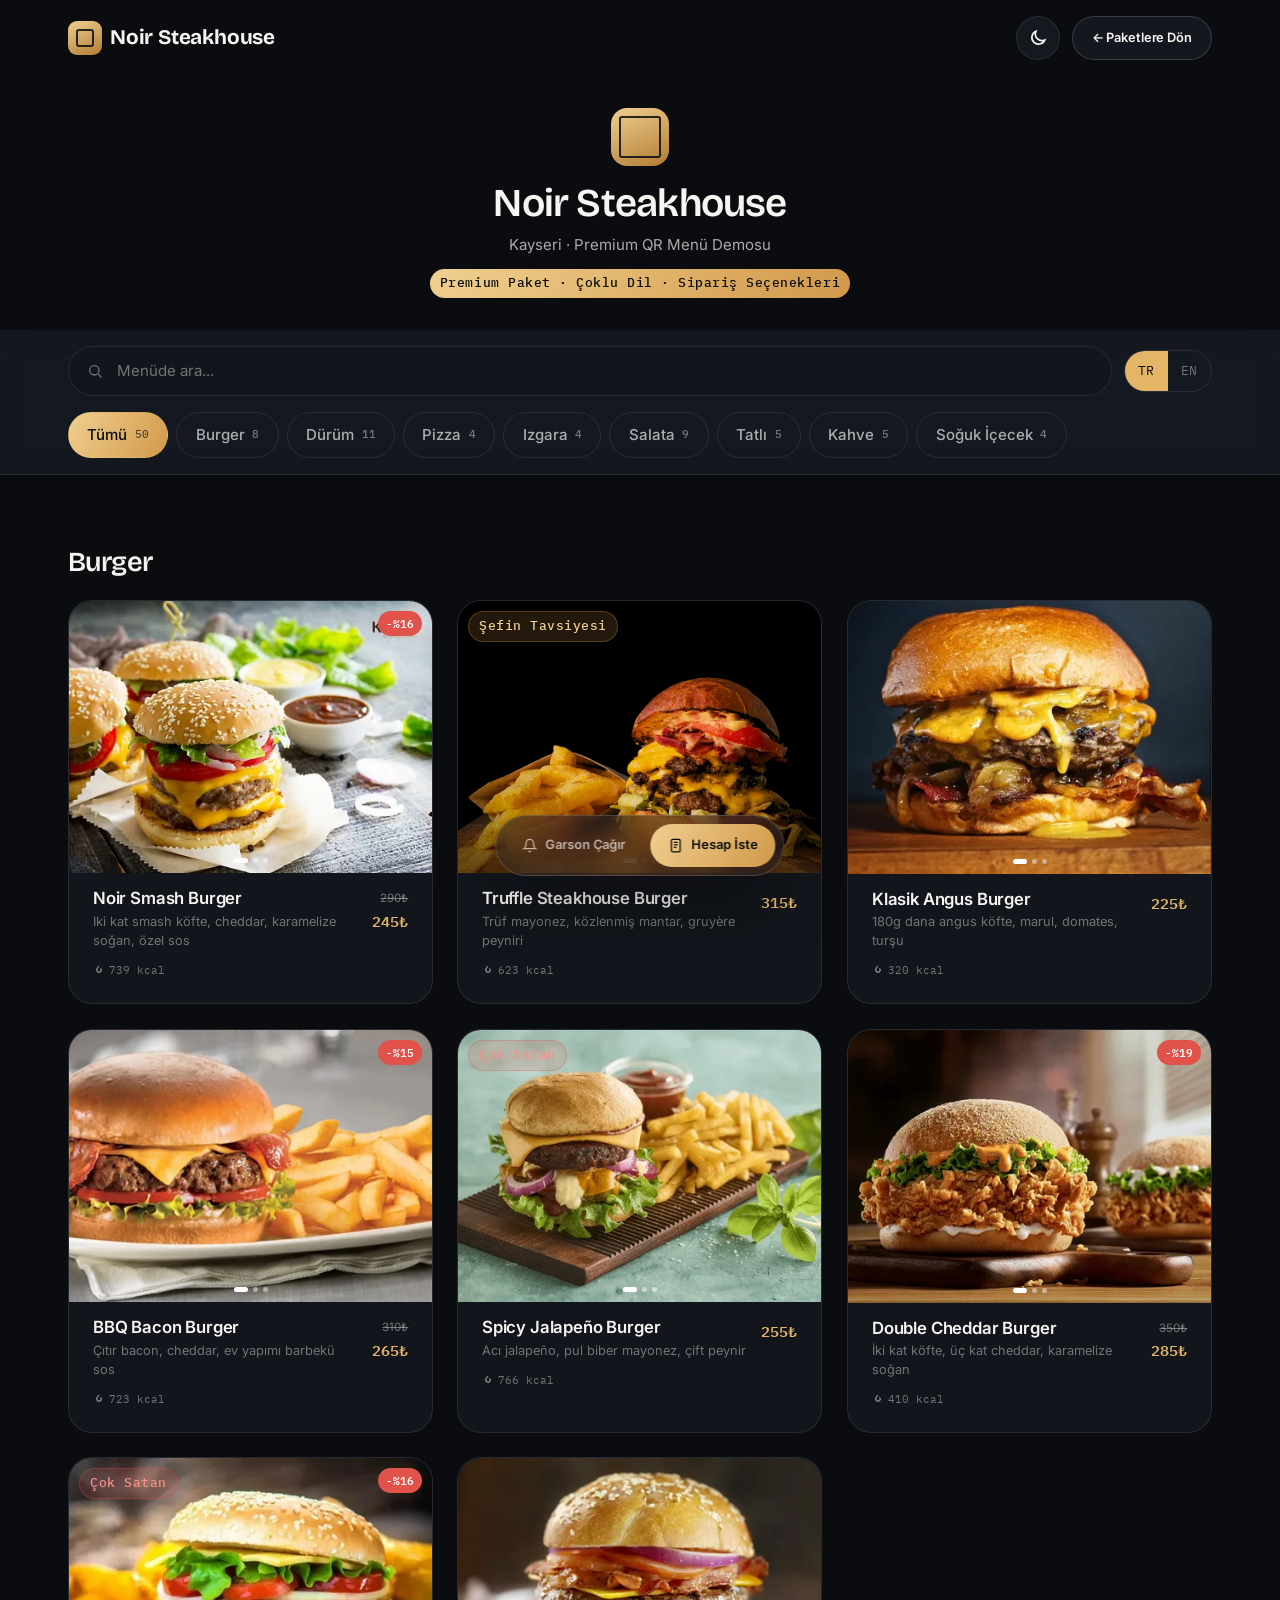
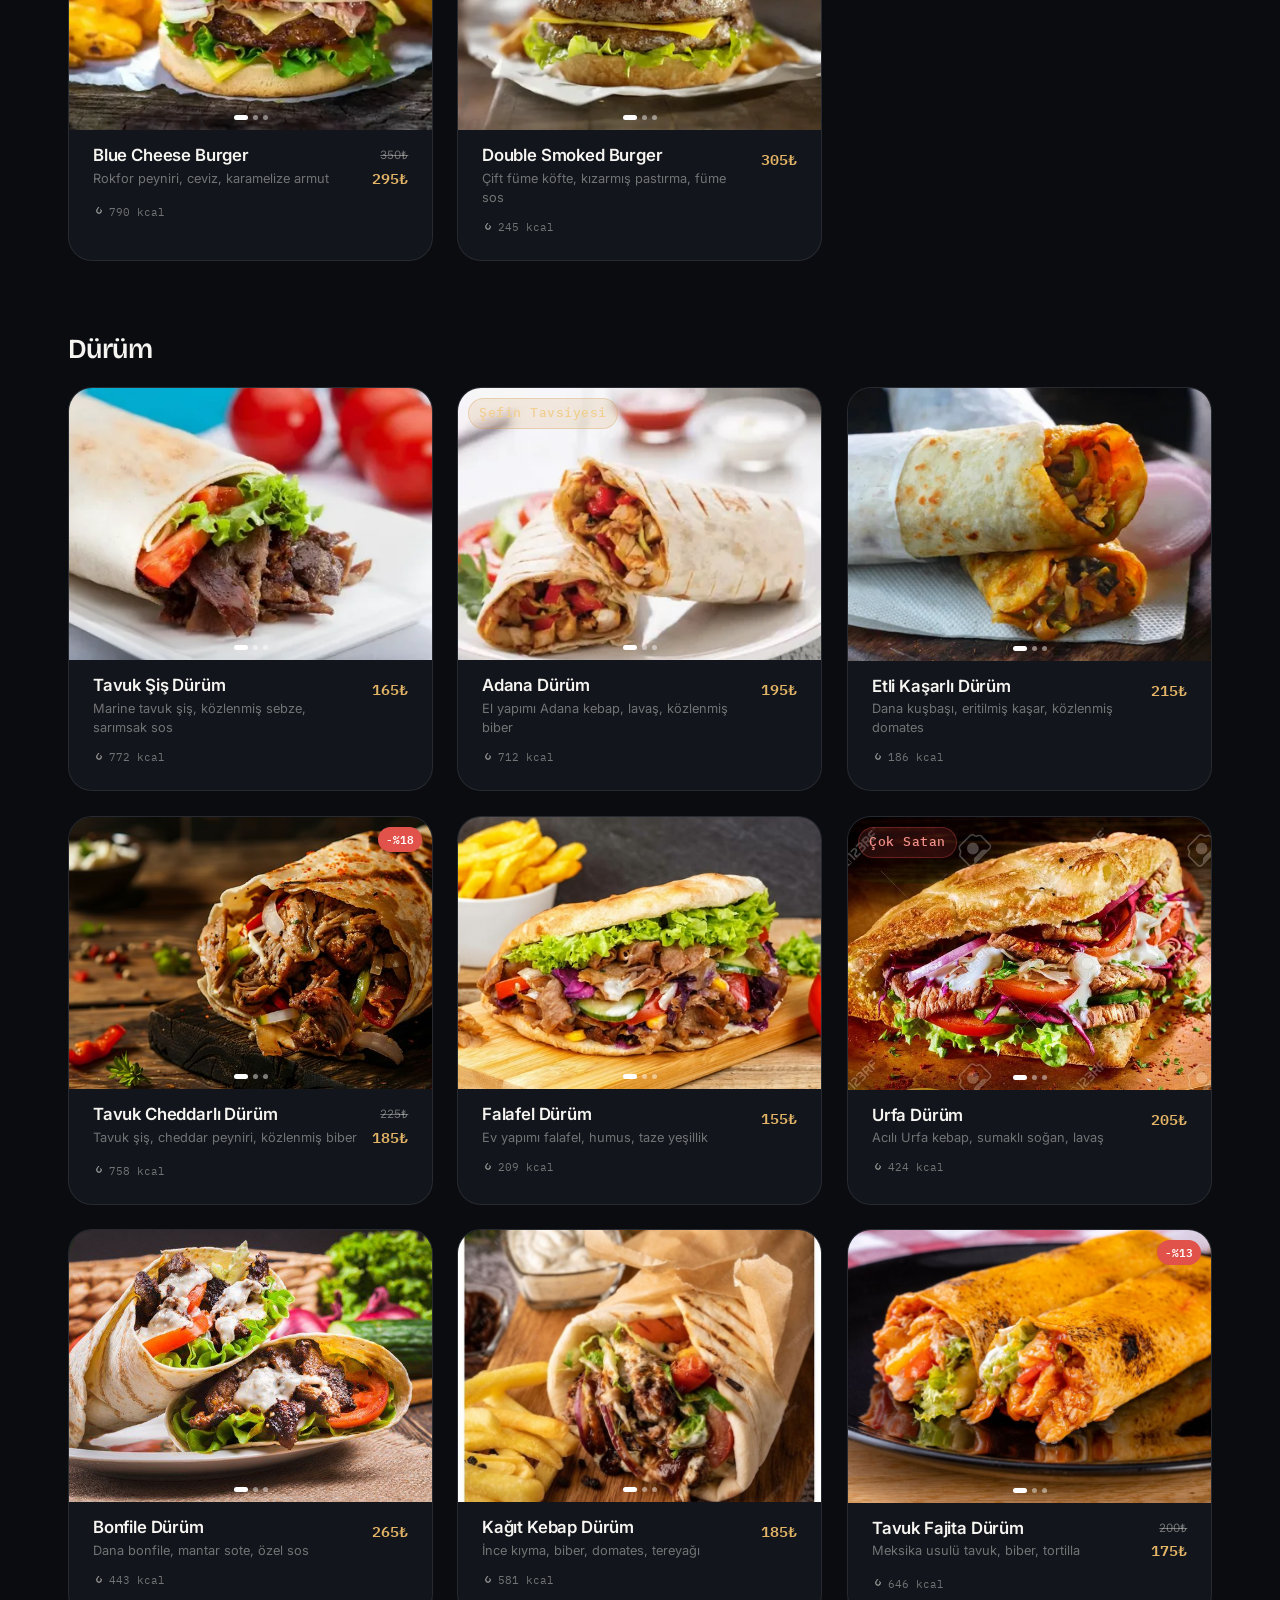
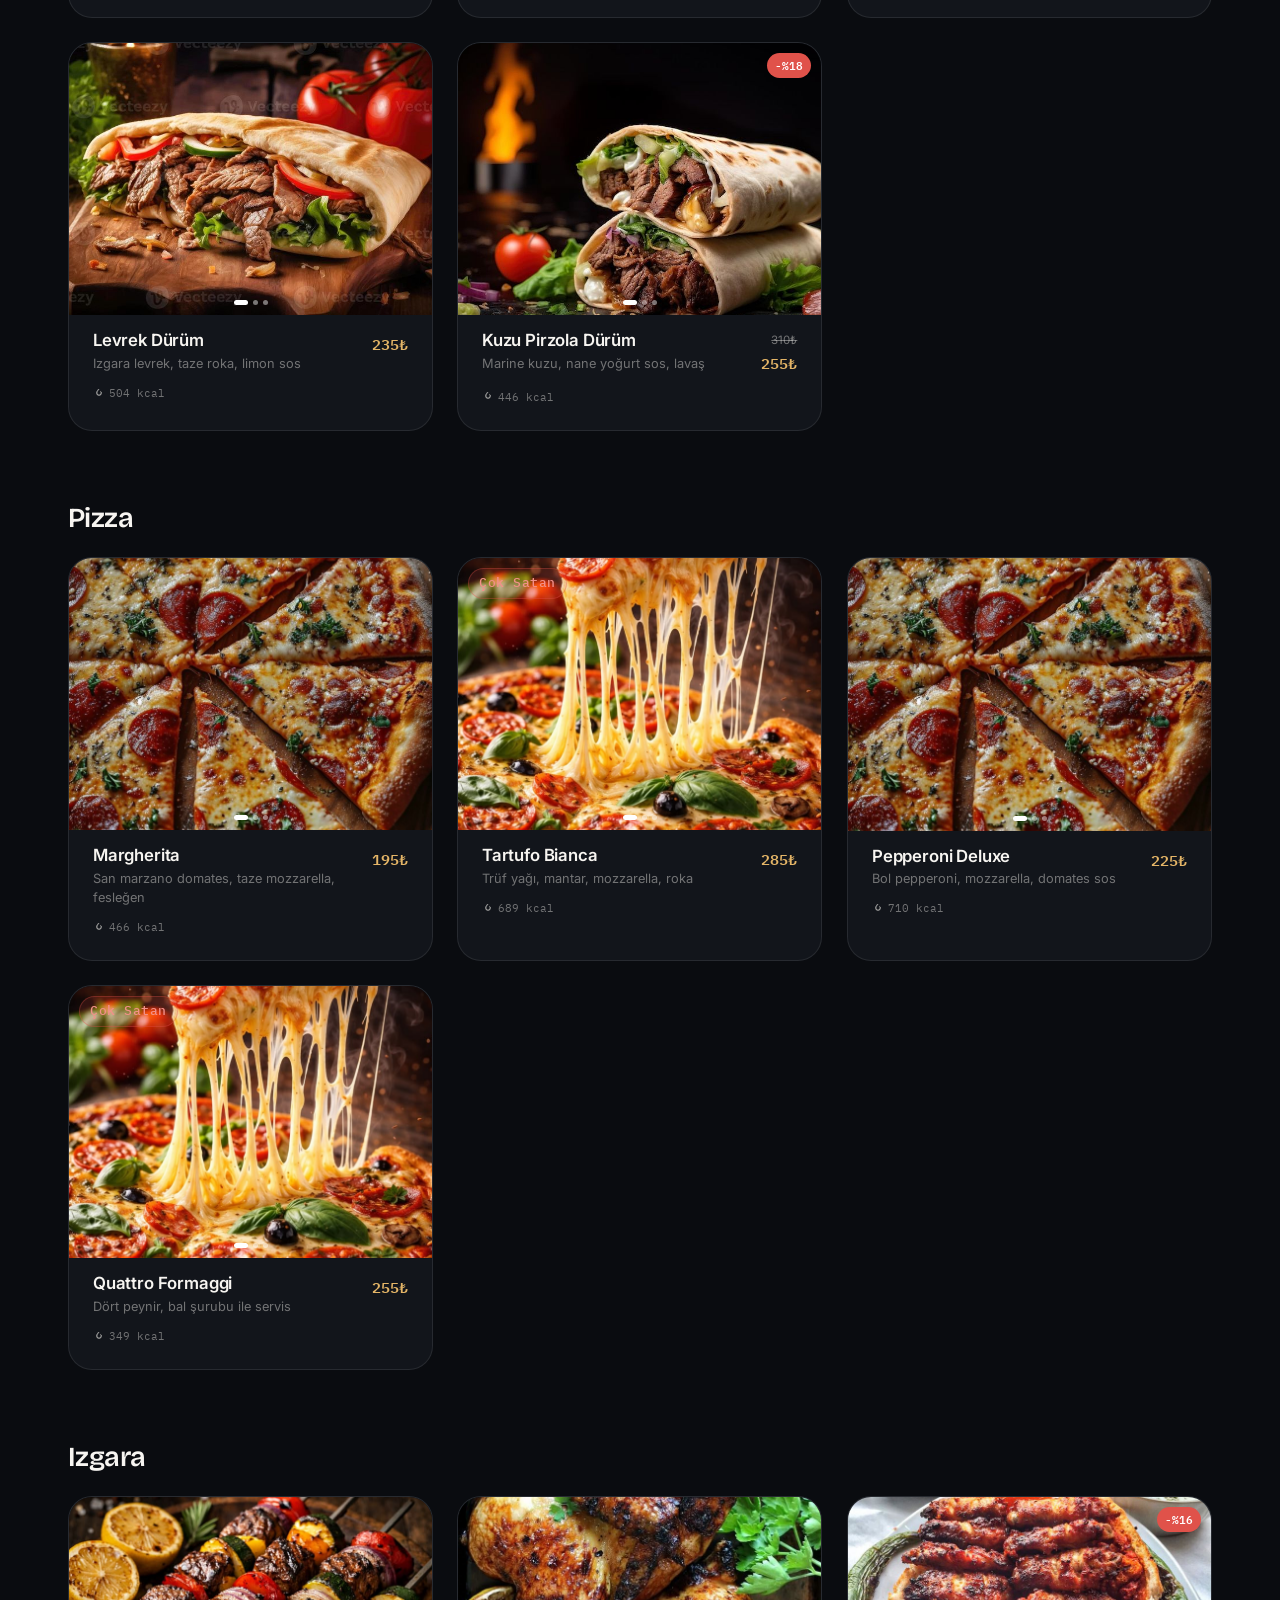
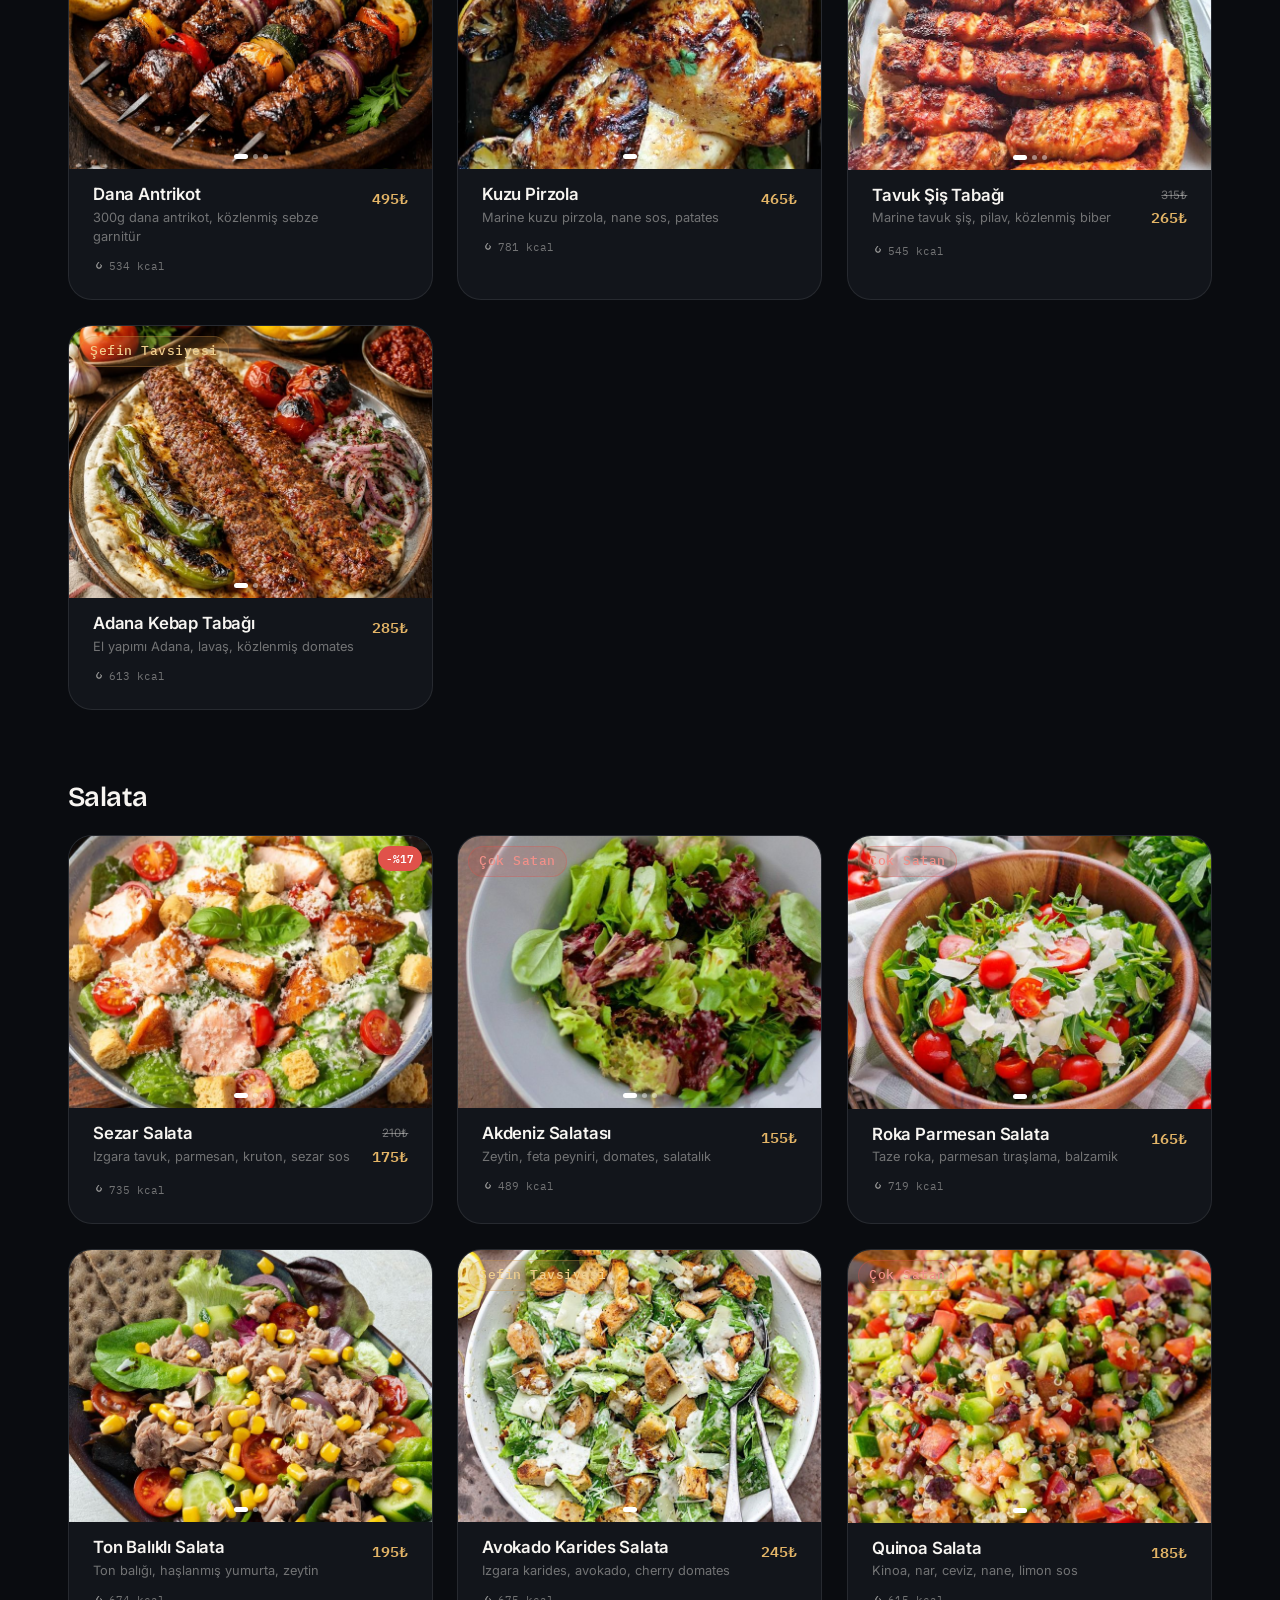
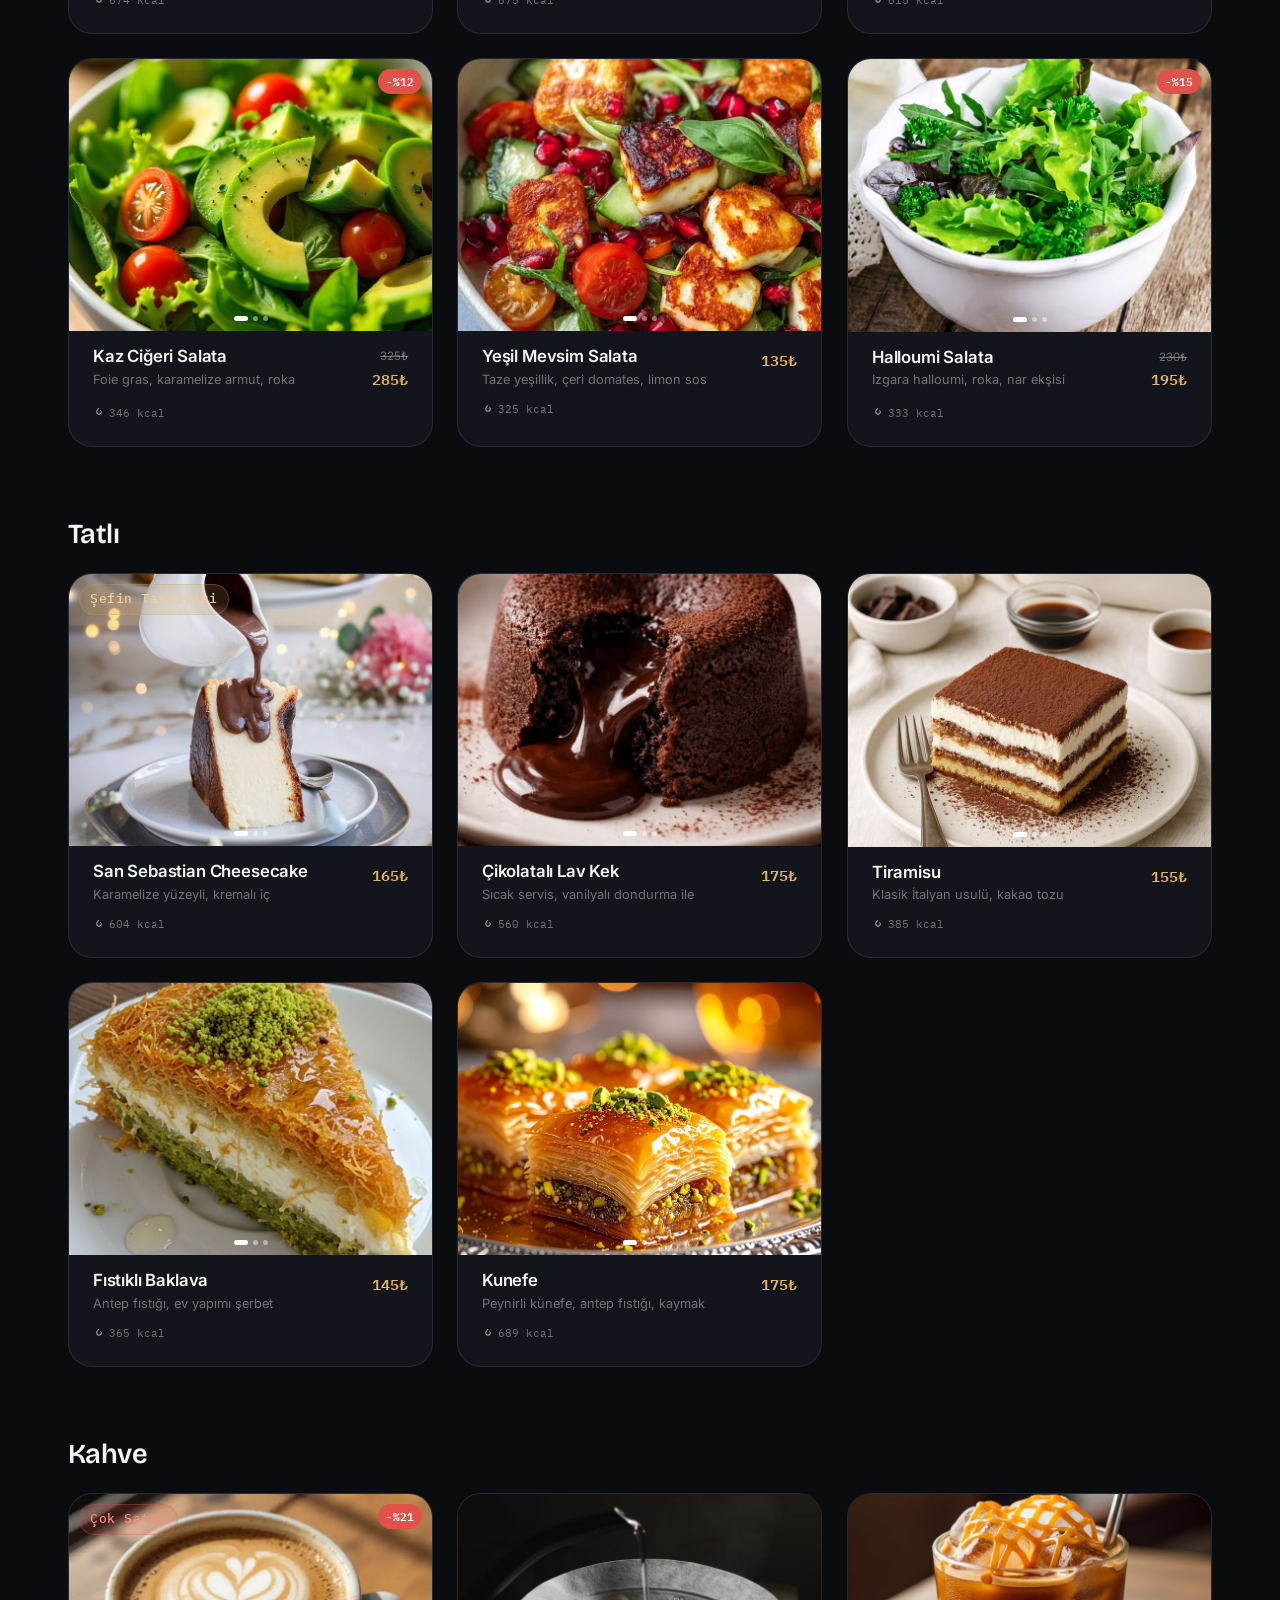
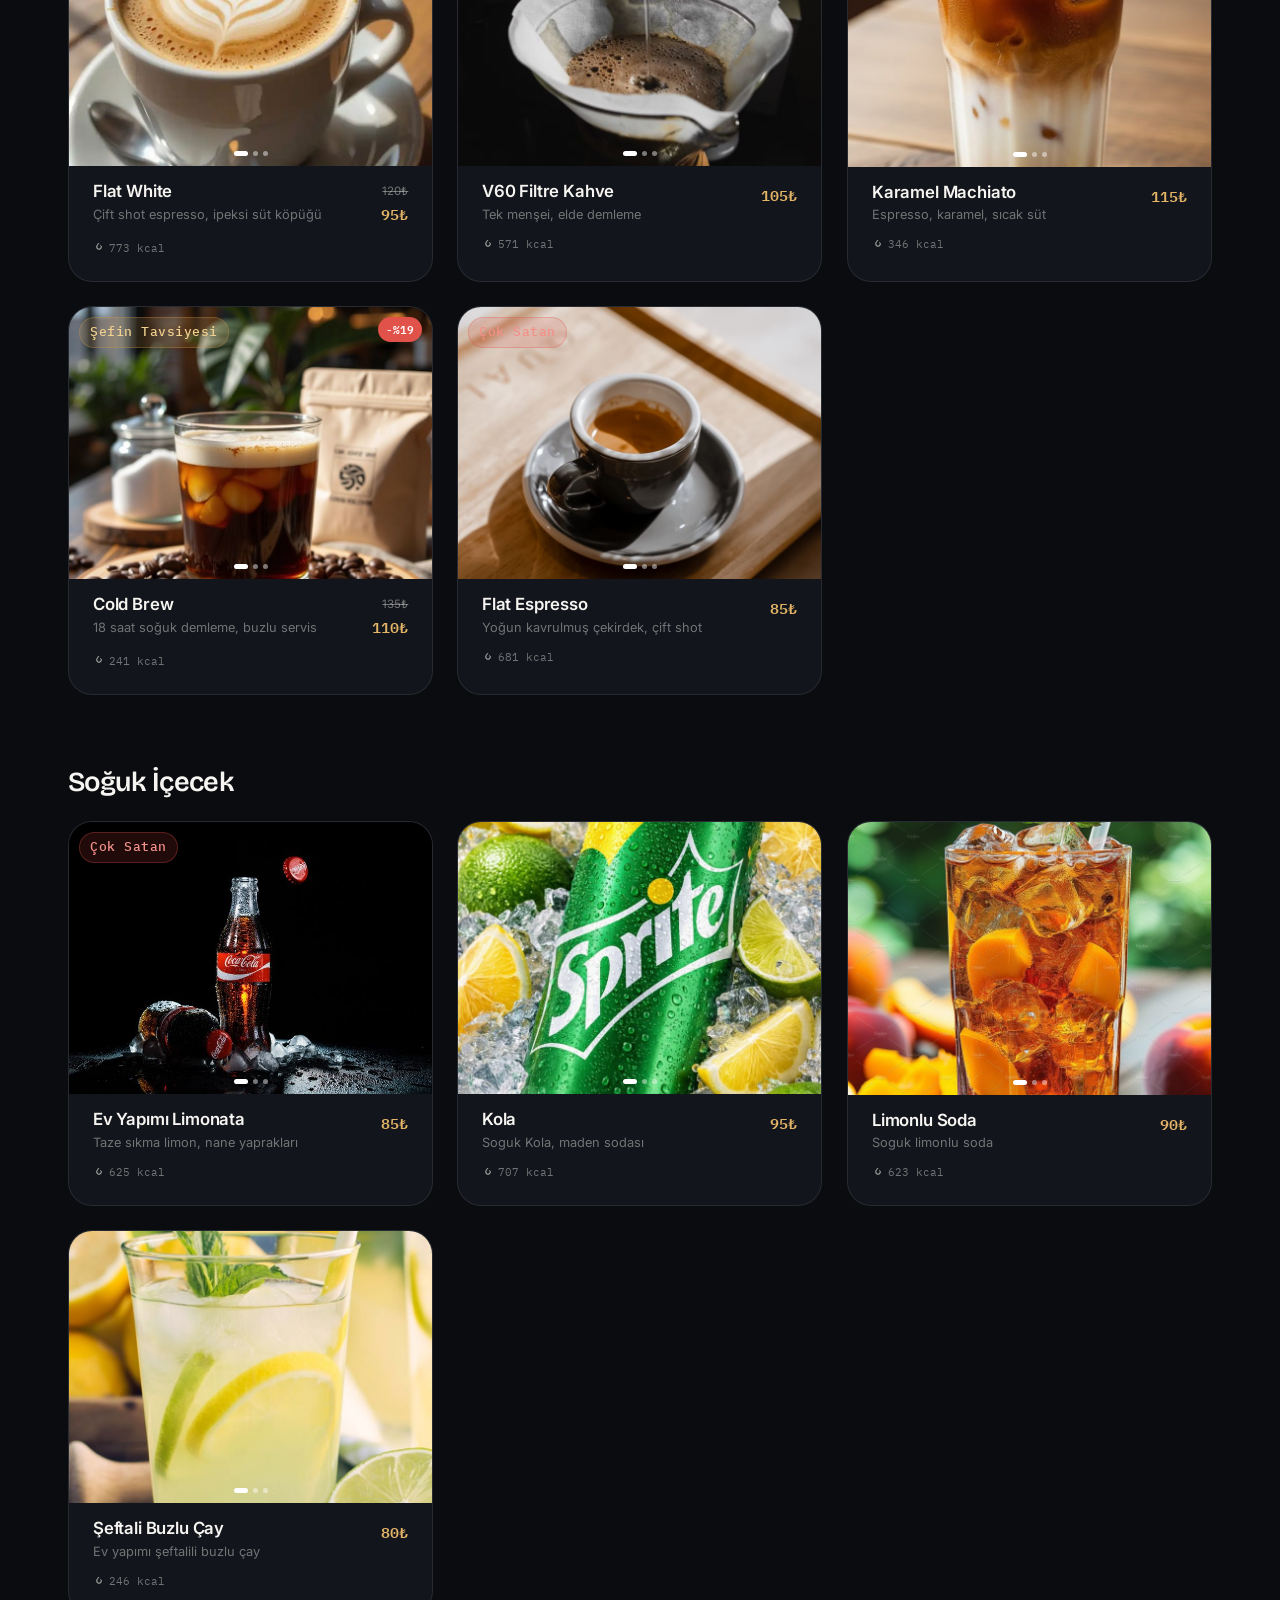
==== premium/index.html @ 0b8e9ebe "Add files via upload" ====
<!doctype html>
<html lang="tr">
<head>
<meta charset="UTF-8">
<meta name="viewport" content="width=device-width, initial-scale=1, viewport-fit=cover">
<title>Noir Steakhouse | Premium QR Menü Demosu</title>
<meta name="description" content="Noir Steakhouse için hazırlanmış Premium QR menü demosu: çoklu dil, sipariş seçenekleri, garson çağırma ve hesap isteme özellikleriyle eksiksiz dijital menü deneyimi.">
<meta name="robots" content="noindex, follow">
<meta name="theme-color" content="#0a0c10">
<link rel="canonical" href="https://kayseriqrmenu.com/premium/">
<link rel="icon" href="/assets/icons/favicon.svg" type="image/svg+xml">
<link rel="preconnect" href="https://fonts.googleapis.com">
<link rel="preconnect" href="https://fonts.gstatic.com" crossorigin>
<link href="https://fonts.googleapis.com/css2?family=Bricolage+Grotesque:opsz,wght@12..96,400..800&family=Inter:wght@400;500;600;700&family=IBM+Plex+Mono:wght@400;500;600&display=swap" rel="stylesheet">

<link rel="stylesheet" href="/assets/css/tokens.css">
<link rel="stylesheet" href="/assets/css/base.css">
<link rel="stylesheet" href="/assets/css/components.css">
<link rel="stylesheet" href="/assets/css/menu.css">

<script>
  (function () {
    var t = localStorage.getItem("qrmenu-theme") || "dark";
    document.documentElement.setAttribute("data-theme", t);
  })();
</script>
</head>
<body class="menu-body">

<div class="page-loader" data-page-loader><div class="loader-mark"></div></div>

<header class="site-header">
  <div class="container nav-inner">
    <a href="/" class="brand"><span class="brand-mark"></span>Noir Steakhouse</a>
    <div class="nav-actions">
      <span class="badge badge-premium" style="display:none" id="tier-chip-desktop">Premium Demo</span>
      <button class="btn-icon theme-toggle" data-theme-toggle aria-label="Temayı değiştir">
        <svg class="icon-sun" viewBox="0 0 24 24" fill="none" stroke="currentColor" stroke-width="2" stroke-linecap="round"><circle cx="12" cy="12" r="4"/><path d="M12 2v2M12 20v2M4.9 4.9l1.4 1.4M17.7 17.7l1.4 1.4M2 12h2M20 12h2M4.9 19.1l1.4-1.4M17.7 6.3l1.4-1.4"/></svg>
        <svg class="icon-moon" viewBox="0 0 24 24" fill="none" stroke="currentColor" stroke-width="2" stroke-linecap="round"><path d="M20 14.5A8 8 0 0 1 9.5 4a8 8 0 1 0 10.5 10.5Z"/></svg>
      </button>
      <a href="/#paketler" class="btn btn-ghost btn-sm">← Paketlere Dön</a>
    </div>
  </div>
</header>

<main data-menu-root>
  <section class="menu-hero container">
    <div class="brand-mark"></div>
    <h1>Noir Steakhouse</h1>
    <p>Kayseri &middot; Premium QR Menü Demosu</p>
    <span class="badge badge-premium tier-badge">Premium Paket · Çoklu Dil · Sipariş Seçenekleri</span>
  </section>

  <div class="menu-toolbar">
    <div class="container">
      <div class="toolbar-row">
        <label class="search-box">
          <svg width="16" height="16" viewBox="0 0 24 24" fill="none" stroke="currentColor" stroke-width="2"><circle cx="11" cy="11" r="7"/><path d="m21 21-3.5-3.5" stroke-linecap="round"/></svg>
          <input type="text" data-search-input placeholder="Menüde ara...">
        </label>
        <div class="lang-select">
          <button class="active" data-lang="tr">TR</button>
          <button data-lang="en">EN</button>
        </div>
      </div>
      <div class="category-rail" data-category-rail></div>
    </div>
  </div>

  <div class="container">
    <div data-menu-grid></div>
  </div>
</main>

<div class="float-actions">
  <button data-action="waiter"><svg width="15" height="15" viewBox="0 0 24 24" fill="none" stroke="currentColor" stroke-width="2"><path d="M18 8a6 6 0 0 0-12 0c0 7-3 9-3 9h18s-3-2-3-9"/><path d="M13.7 21a2 2 0 0 1-3.4 0"/></svg>Garson Çağır</button>
  <button data-action="bill" class="primary"><svg width="15" height="15" viewBox="0 0 24 24" fill="none" stroke="currentColor" stroke-width="2"><rect x="5" y="2" width="14" height="20" rx="2"/><path d="M9 7h6M9 11h6M9 15h4"/></svg>Hesap İste</button>
</div>

<div class="toast" data-toast></div>

<!-- Product detail modal -->
<div class="modal-overlay" data-modal>
  <div class="modal-sheet">
    <div class="modal-drag-handle"></div>
    <div class="modal-image">
      <button class="btn-icon modal-close" data-modal-close aria-label="Kapat">
        <svg width="18" height="18" viewBox="0 0 24 24" fill="none" stroke="currentColor" stroke-width="2"><path d="M6 6l12 12M18 6 6 18"/></svg>
      </button>
      <img data-modal-img src="" alt="">
    </div>
    <div class="modal-body">
      <div data-modal-badges></div>
      <h2 data-modal-title></h2>
      <p class="modal-desc" data-modal-desc></p>
      <div class="modal-price-row">
        <span class="old" data-modal-old></span>
        <span class="now" data-modal-now></span>
      </div>
      <div class="modal-kcal-row">
        <div class="modal-kcal-item"><strong data-modal-kcal></strong>kalori</div>
      </div>
      <div data-modal-options></div>
      <p class="modal-footer-note">Bu ürün seçenekleri görsel amaçlıdır. Sipariş sistemi işletmenize entegre edildiğinde aktif hale gelir.</p>
    </div>
  </div>
</div>

<script type="module">
  import { applyTheme, getStoredTheme, initThemeToggle } from "/assets/js/theme.js";
  import { initReveal, initHeaderScrollState } from "/assets/js/reveal.js";
  import { initPageLoader } from "/assets/js/nav.js";
  import { initMenuApp } from "/assets/js/menu-app.js";

  applyTheme(getStoredTheme() || "dark");
  initThemeToggle();
  initHeaderScrollState();
  initPageLoader();
  initReveal();

  initMenuApp({
    tier: "premium",
    gallery: true,
    languages: true,
    options: true,
    floatActions: true,
  });
</script>
</body>
</html>
---- assets/css/tokens.css ----
/* ==========================================================================
   DESIGN TOKENS
   Signature concept: "Viewfinder" — every frame, image and card corner
   references the four corner-brackets of a QR scan reticle. Palette is an
   obsidian base (a dim dining room) lit by a single brass/gold accent
   (foil-stamped menu, warm service light). One accent, used with restraint.
   ========================================================================== */

:root {
  /* ---- Color: Ink (base, dark) ---- */
  --ink-950: #0a0c10;
  --ink-900: #12151b;
  --ink-850: #171b22;
  --ink-800: #1e232c;
  --ink-700: #2a313d;
  --ink-600: #3b4552;
  --ink-500: #5a6472;

  /* ---- Color: Paper (light surfaces, used in both modes) ---- */
  --paper-000: #ffffff;
  --paper-050: #faf9f6;
  --paper-100: #f4f2ec;
  --paper-200: #e9e6dc;

  /* ---- Color: Brass accent (single signature hue) ---- */
  --brass-300: #f0cf8f;
  --brass-400: #e4b567;
  --brass-500: #d1994a;
  --brass-600: #b17c34;
  --brass-glow: rgba(209, 153, 74, 0.35);

  /* ---- Color: Utility ---- */
  --sale-500: #e0524a;      /* eski fiyat / indirim vurgusu */
  --mint-500: #4caf82;      /* başarı / onay */
  --ink-text-muted: rgba(250, 249, 246, 0.58);

  /* ---- Semantic (Dark mode default) ---- */
  --bg-canvas: var(--ink-950);
  --bg-surface: var(--ink-900);
  --bg-surface-raised: var(--ink-850);
  --bg-glass: rgba(30, 35, 44, 0.55);
  --border-hairline: rgba(250, 249, 246, 0.09);
  --border-hairline-strong: rgba(250, 249, 246, 0.16);
  --text-primary: #f7f5f1;
  --text-secondary: rgba(247, 245, 241, 0.68);
  --text-tertiary: rgba(247, 245, 241, 0.42);
  --accent: var(--brass-400);
  --accent-strong: var(--brass-300);
  --shadow-color: 220 30% 2%;

  /* ---- Type families ---- */
  --font-display: "Bricolage Grotesque", "Inter", system-ui, sans-serif;
  --font-body: "Inter", -apple-system, BlinkMacSystemFont, "Segoe UI", sans-serif;
  --font-mono: "IBM Plex Mono", ui-monospace, "SFMono-Regular", monospace;

  /* ---- Type scale (fluid) ---- */
  --fs-xs: clamp(0.72rem, 0.69rem + 0.15vw, 0.8rem);
  --fs-sm: clamp(0.84rem, 0.8rem + 0.18vw, 0.94rem);
  --fs-base: clamp(0.96rem, 0.92rem + 0.2vw, 1.05rem);
  --fs-md: clamp(1.1rem, 1.02rem + 0.35vw, 1.3rem);
  --fs-lg: clamp(1.35rem, 1.2rem + 0.65vw, 1.75rem);
  --fs-xl: clamp(1.8rem, 1.5rem + 1.2vw, 2.5rem);
  --fs-2xl: clamp(2.3rem, 1.8rem + 2vw, 3.4rem);
  --fs-3xl: clamp(2.8rem, 2rem + 3.2vw, 4.6rem);
  --fs-4xl: clamp(3.2rem, 2.1rem + 4.5vw, 6rem);

  /* ---- Spacing (8px base) ---- */
  --sp-1: 0.25rem;
  --sp-2: 0.5rem;
  --sp-3: 0.75rem;
  --sp-4: 1rem;
  --sp-5: 1.5rem;
  --sp-6: 2rem;
  --sp-7: 3rem;
  --sp-8: 4.5rem;
  --sp-9: 6.5rem;
  --sp-10: 9rem;

  /* ---- Radius ---- */
  --r-sm: 10px;
  --r-md: 16px;
  --r-lg: 24px;
  --r-xl: 32px;
  --r-full: 999px;

  /* ---- Shadow ---- */
  --shadow-sm: 0 2px 8px -2px hsl(var(--shadow-color) / 0.4);
  --shadow-md: 0 12px 32px -8px hsl(var(--shadow-color) / 0.55);
  --shadow-lg: 0 24px 64px -12px hsl(var(--shadow-color) / 0.65);
  --shadow-glow: 0 0 0 1px var(--border-hairline-strong), 0 20px 60px -15px var(--brass-glow);

  /* ---- Motion ---- */
  --ease-out: cubic-bezier(0.16, 1, 0.3, 1);
  --ease-in-out: cubic-bezier(0.65, 0, 0.35, 1);
  --dur-fast: 180ms;
  --dur-med: 380ms;
  --dur-slow: 640ms;

  /* ---- Layout ---- */
  --container-max: 1240px;
  --header-h: 76px;
}

/* ---- Light mode overrides ---- */
[data-theme="light"] {
  --bg-canvas: var(--paper-050);
  --bg-surface: var(--paper-000);
  --bg-surface-raised: var(--paper-000);
  --bg-glass: rgba(255, 255, 255, 0.6);
  --border-hairline: rgba(18, 21, 27, 0.08);
  --border-hairline-strong: rgba(18, 21, 27, 0.14);
  --text-primary: #14171c;
  --text-secondary: rgba(20, 23, 28, 0.64);
  --text-tertiary: rgba(20, 23, 28, 0.42);
  --accent: var(--brass-600);
  --accent-strong: var(--brass-500);
  --shadow-color: 30 25% 60%;
}
---- assets/css/base.css ----
/* ==========================================================================
   BASE — reset, typography, global utilities
   ========================================================================== */

*,
*::before,
*::after { box-sizing: border-box; }

* { margin: 0; }

html {
  scroll-behavior: smooth;
  -webkit-text-size-adjust: 100%;
}

@media (prefers-reduced-motion: reduce) {
  html { scroll-behavior: auto; }
  *, *::before, *::after {
    animation-duration: 0.01ms !important;
    animation-iteration-count: 1 !important;
    transition-duration: 0.01ms !important;
    scroll-behavior: auto !important;
  }
}

body {
  font-family: var(--font-body);
  font-size: var(--fs-base);
  line-height: 1.6;
  color: var(--text-primary);
  background: var(--bg-canvas);
  -webkit-font-smoothing: antialiased;
  overflow-x: hidden;
  transition: background-color var(--dur-med) var(--ease-out), color var(--dur-med) var(--ease-out);
}

img, picture, video, svg { display: block; max-width: 100%; }

a { color: inherit; text-decoration: none; }

button, input, textarea, select {
  font: inherit;
  color: inherit;
  background: none;
  border: none;
  outline: none;
}

button { cursor: pointer; }

ul, ol { list-style: none; padding: 0; }

h1, h2, h3, h4 {
  font-family: var(--font-display);
  font-weight: 600;
  letter-spacing: -0.02em;
  line-height: 1.08;
  color: var(--text-primary);
}

:focus-visible {
  outline: 2px solid var(--accent);
  outline-offset: 3px;
  border-radius: 4px;
}

::selection {
  background: var(--brass-glow);
  color: var(--text-primary);
}

/* ---- Layout helpers ---- */
.container {
  width: 100%;
  max-width: var(--container-max);
  margin-inline: auto;
  padding-inline: var(--sp-5);
}

@media (min-width: 900px) {
  .container { padding-inline: var(--sp-7); }
}

.section {
  padding-block: var(--sp-9);
  position: relative;
}

@media (max-width: 720px) {
  .section { padding-block: var(--sp-8); }
}

/* ---- Typography helpers ---- */
.eyebrow {
  font-family: var(--font-mono);
  font-size: var(--fs-xs);
  letter-spacing: 0.14em;
  text-transform: uppercase;
  color: var(--accent);
  display: inline-flex;
  align-items: center;
  gap: 0.5em;
}

.eyebrow::before {
  content: "";
  width: 6px;
  height: 6px;
  border-radius: 2px;
  background: var(--accent);
  transform: rotate(45deg);
  flex-shrink: 0;
}

.section-head {
  max-width: 640px;
  margin-bottom: var(--sp-7);
}

.section-head h2 {
  font-size: var(--fs-2xl);
  margin-top: var(--sp-3);
}

.section-head p {
  margin-top: var(--sp-4);
  font-size: var(--fs-md);
  color: var(--text-secondary);
  max-width: 52ch;
}

.text-secondary { color: var(--text-secondary); }
.text-tertiary { color: var(--text-tertiary); }

.sr-only {
  position: absolute;
  width: 1px; height: 1px;
  padding: 0; margin: -1px;
  overflow: hidden;
  clip: rect(0,0,0,0);
  white-space: nowrap;
  border: 0;
}

/* ---- Viewfinder corner-bracket motif (signature element) ---- */
.viewfinder {
  position: relative;
}

.viewfinder::before,
.viewfinder::after,
.viewfinder .vf-tr,
.viewfinder .vf-br {
  content: "";
  position: absolute;
  width: 22px;
  height: 22px;
  border: 2px solid var(--accent);
  opacity: 0.9;
  transition: all var(--dur-med) var(--ease-out);
}

.viewfinder::before { top: -1px; left: -1px; border-right: none; border-bottom: none; border-radius: 8px 0 0 0; }
.viewfinder::after { bottom: -1px; left: -1px; border-right: none; border-top: none; border-radius: 0 0 0 8px; }

/* ---- Reveal-on-scroll base state ---- */
[data-reveal] {
  opacity: 0;
  transform: translateY(28px);
  transition: opacity var(--dur-slow) var(--ease-out), transform var(--dur-slow) var(--ease-out);
  will-change: opacity, transform;
}

[data-reveal].is-visible {
  opacity: 1;
  transform: translateY(0);
}

[data-reveal-scale] {
  opacity: 0;
  transform: scale(0.94);
  transition: opacity var(--dur-slow) var(--ease-out), transform var(--dur-slow) var(--ease-out);
}

[data-reveal-scale].is-visible { opacity: 1; transform: scale(1); }

/* Stagger children via inline --d custom property set by JS */
[data-reveal] { transition-delay: var(--d, 0ms); }
---- assets/css/components.css ----
/* ==========================================================================
   COMPONENTS — buttons, nav, footer, badges, toggles
   ========================================================================== */

/* ---- Buttons ---- */
.btn {
  --btn-fg: var(--ink-950);
  display: inline-flex;
  align-items: center;
  justify-content: center;
  gap: var(--sp-2);
  padding: 0.95rem 1.7rem;
  border-radius: var(--r-full);
  font-size: var(--fs-sm);
  font-weight: 600;
  letter-spacing: -0.01em;
  white-space: nowrap;
  transition: transform var(--dur-fast) var(--ease-out), box-shadow var(--dur-fast) var(--ease-out), background var(--dur-fast) var(--ease-out);
  position: relative;
}

.btn:active { transform: scale(0.97); }

.btn-primary {
  background: linear-gradient(155deg, var(--brass-300), var(--brass-500) 70%);
  color: var(--btn-fg);
  box-shadow: 0 1px 0 0 rgba(255,255,255,0.4) inset, 0 10px 30px -8px var(--brass-glow);
}

.btn-primary:hover {
  transform: translateY(-2px);
  box-shadow: 0 1px 0 0 rgba(255,255,255,0.5) inset, 0 16px 40px -8px var(--brass-glow);
}

.btn-ghost {
  background: var(--bg-glass);
  backdrop-filter: blur(12px);
  color: var(--text-primary);
  border: 1px solid var(--border-hairline-strong);
}

.btn-ghost:hover {
  border-color: var(--accent);
  color: var(--accent-strong);
}

.btn-sm { padding: 0.65rem 1.2rem; font-size: var(--fs-xs); }
.btn-block { width: 100%; }

.btn-icon {
  width: 44px; height: 44px;
  border-radius: var(--r-full);
  display: inline-flex; align-items: center; justify-content: center;
  background: var(--bg-glass);
  border: 1px solid var(--border-hairline);
  transition: all var(--dur-fast) var(--ease-out);
}
.btn-icon:hover { border-color: var(--accent); color: var(--accent); }

/* ---- Site header / nav ---- */
.site-header {
  position: fixed;
  top: 0; left: 0; right: 0;
  z-index: 100;
  height: var(--header-h);
  display: flex;
  align-items: center;
  background: rgba(10, 12, 16, 0.001);
  transition: background var(--dur-med) var(--ease-out), border-color var(--dur-med) var(--ease-out), box-shadow var(--dur-med) var(--ease-out);
}

.site-header.is-scrolled {
  background: var(--bg-glass);
  backdrop-filter: blur(16px) saturate(160%);
  border-bottom: 1px solid var(--border-hairline);
  box-shadow: var(--shadow-sm);
}

.nav-inner {
  width: 100%;
  display: flex;
  align-items: center;
  justify-content: space-between;
  gap: var(--sp-5);
}

.brand {
  display: inline-flex;
  align-items: center;
  gap: var(--sp-2);
  font-family: var(--font-display);
  font-weight: 700;
  font-size: var(--fs-md);
  letter-spacing: -0.01em;
}

.brand-mark {
  width: 34px; height: 34px;
  border-radius: 9px;
  background: linear-gradient(155deg, var(--brass-300), var(--brass-600));
  position: relative;
  flex-shrink: 0;
}

.brand-mark::before {
  content: "";
  position: absolute;
  inset: 8px;
  border: 2px solid var(--ink-950);
  border-radius: 3px;
  opacity: 0.85;
}

.nav-links {
  display: none;
  align-items: center;
  gap: var(--sp-6);
  font-size: var(--fs-sm);
  font-weight: 500;
  color: var(--text-secondary);
}

.nav-links a { transition: color var(--dur-fast); position: relative; }
.nav-links a:hover { color: var(--text-primary); }

@media (min-width: 900px) {
  .nav-links { display: flex; }
}

.nav-actions { display: flex; align-items: center; gap: var(--sp-3); }

.nav-toggle {
  display: inline-flex;
  width: 44px; height: 44px;
  align-items: center; justify-content: center;
  border-radius: var(--r-full);
  border: 1px solid var(--border-hairline);
}
@media (min-width: 900px) { .nav-toggle { display: none; } }

/* ---- Theme toggle ---- */
.theme-toggle {
  position: relative;
  width: 44px; height: 44px;
}
.theme-toggle svg {
  position: absolute; inset: 0; margin: auto;
  width: 20px; height: 20px;
  transition: transform var(--dur-med) var(--ease-out), opacity var(--dur-med) var(--ease-out);
}
.theme-toggle .icon-sun { opacity: 0; transform: rotate(-90deg) scale(0.5); }
.theme-toggle .icon-moon { opacity: 1; transform: rotate(0) scale(1); }
[data-theme="light"] .theme-toggle .icon-sun { opacity: 1; transform: rotate(0) scale(1); }
[data-theme="light"] .theme-toggle .icon-moon { opacity: 0; transform: rotate(90deg) scale(0.5); }

/* ---- Mobile nav sheet ---- */
.mobile-nav {
  position: fixed;
  inset: 0;
  z-index: 99;
  background: var(--bg-canvas);
  padding: calc(var(--header-h) + var(--sp-6)) var(--sp-5) var(--sp-6);
  display: flex;
  flex-direction: column;
  gap: var(--sp-6);
  transform: translateY(-100%);
  transition: transform var(--dur-med) var(--ease-in-out);
}
.mobile-nav.is-open { transform: translateY(0); }
.mobile-nav a { font-size: var(--fs-lg); font-family: var(--font-display); font-weight: 600; }
.mobile-nav .btn { margin-top: auto; }

/* ---- Badges ---- */
.badge {
  display: inline-flex;
  align-items: center;
  gap: 0.4em;
  padding: 0.35em 0.8em;
  border-radius: var(--r-full);
  font-family: var(--font-mono);
  font-size: var(--fs-xs);
  letter-spacing: 0.04em;
  font-weight: 500;
}

.badge-chef {
  background: rgba(209, 153, 74, 0.16);
  color: var(--brass-300);
  border: 1px solid rgba(209, 153, 74, 0.3);
}

.badge-bestseller {
  background: rgba(224, 82, 74, 0.14);
  color: #f29089;
  border: 1px solid rgba(224, 82, 74, 0.3);
}

.badge-premium {
  background: linear-gradient(120deg, var(--brass-300), var(--brass-500));
  color: var(--ink-950);
}

/* ---- Glass card base ---- */
.glass-card {
  background: var(--bg-glass);
  backdrop-filter: blur(14px);
  border: 1px solid var(--border-hairline);
  border-radius: var(--r-lg);
}

/* ---- Divider with signature dot ---- */
.hr-brass {
  height: 1px;
  background: var(--border-hairline);
  position: relative;
  margin-block: var(--sp-8);
}
.hr-brass::after {
  content: "";
  position: absolute;
  left: 50%; top: 50%;
  width: 7px; height: 7px;
  background: var(--accent);
  transform: translate(-50%, -50%) rotate(45deg);
  border-radius: 2px;
}

/* ---- Footer ---- */
.site-footer {
  background: var(--ink-950);
  color: var(--paper-100);
  padding-block: var(--sp-8) var(--sp-6);
  border-top: 1px solid var(--border-hairline);
}
[data-theme="light"] .site-footer { background: var(--ink-950); }

.footer-grid {
  display: grid;
  gap: var(--sp-7);
  grid-template-columns: 1.3fr 1fr 1fr;
}
@media (max-width: 720px) {
  .footer-grid { grid-template-columns: 1fr; gap: var(--sp-6); }
}

.footer-grid h4 {
  font-family: var(--font-mono);
  font-size: var(--fs-xs);
  letter-spacing: 0.1em;
  text-transform: uppercase;
  color: rgba(247,245,241,0.45);
  margin-bottom: var(--sp-4);
  font-weight: 500;
}

.footer-links { display: flex; flex-direction: column; gap: var(--sp-3); }
.footer-links a { color: rgba(247,245,241,0.75); font-size: var(--fs-sm); transition: color var(--dur-fast); display: inline-flex; align-items: center; gap: var(--sp-2); }
.footer-links a:hover { color: var(--brass-300); }

.footer-bottom {
  margin-top: var(--sp-8);
  padding-top: var(--sp-5);
  border-top: 1px solid rgba(247,245,241,0.09);
  display: flex;
  flex-direction: column;
  gap: var(--sp-2);
  font-size: var(--fs-xs);
  color: rgba(247,245,241,0.45);
}
.footer-bottom a { color: var(--brass-300); font-weight: 500; }
.footer-bottom a:hover { text-decoration: underline; }

/* ---- Skeleton / loading ---- */
.skeleton {
  position: relative;
  overflow: hidden;
  background: var(--bg-surface-raised);
}
.skeleton::after {
  content: "";
  position: absolute; inset: 0;
  background: linear-gradient(90deg, transparent, rgba(247,245,241,0.06), transparent);
  animation: shimmer 1.4s infinite;
}
@keyframes shimmer {
  0% { transform: translateX(-100%); }
  100% { transform: translateX(100%); }
}

.page-loader {
  position: fixed; inset: 0; z-index: 300;
  background: var(--bg-canvas);
  display: flex; align-items: center; justify-content: center;
  transition: opacity var(--dur-slow) var(--ease-out), visibility var(--dur-slow);
}
.page-loader.is-hidden { opacity: 0; visibility: hidden; pointer-events: none; }
.loader-mark {
  width: 46px; height: 46px;
  border-radius: 12px;
  position: relative;
}
.loader-mark::before, .loader-mark::after {
  content: "";
  position: absolute; inset: 0;
  border: 2.5px solid var(--accent);
  border-radius: 12px;
  clip-path: polygon(0 0, 30% 0, 30% 8%, 8% 8%, 8% 30%, 0 30%);
  animation: loader-spin 1.1s var(--ease-in-out) infinite;
}
.loader-mark::after { transform: rotate(180deg); animation-delay: -0.55s; }
@keyframes loader-spin {
  0%, 100% { opacity: 0.35; }
  50% { opacity: 1; }
}
---- assets/css/menu.css ----
/* ==========================================================================
   MENU — demo restaurant menu experience
   ========================================================================== */

.menu-body { background: var(--bg-canvas); }

/* ---- Restaurant hero ---- */
.menu-hero {
  padding-top: calc(var(--header-h) + var(--sp-6));
  padding-bottom: var(--sp-6);
  text-align: center;
}
.menu-hero .brand-mark { width: 58px; height: 58px; margin-inline: auto; border-radius: 16px; }
.menu-hero h1 { font-size: var(--fs-xl); margin-top: var(--sp-4); }
.menu-hero p { color: var(--text-secondary); margin-top: var(--sp-2); font-size: var(--fs-sm); }
.menu-hero .tier-badge { margin-top: var(--sp-3); }

/* ---- Search + language ---- */
.menu-toolbar {
  position: sticky;
  top: var(--header-h);
  z-index: 40;
  background: var(--bg-glass);
  backdrop-filter: blur(16px) saturate(160%);
  border-bottom: 1px solid var(--border-hairline);
  padding-block: var(--sp-4);
}

.toolbar-row { display: flex; gap: var(--sp-3); align-items: center; }

.search-box {
  flex: 1;
  display: flex;
  align-items: center;
  gap: var(--sp-3);
  background: var(--bg-surface);
  border: 1px solid var(--border-hairline);
  border-radius: var(--r-full);
  padding: 0.7rem 1.1rem;
  transition: border-color var(--dur-fast);
}
.search-box:focus-within { border-color: var(--accent); }
.search-box svg { color: var(--text-tertiary); flex-shrink: 0; }
.search-box input {
  flex: 1;
  font-size: var(--fs-sm);
  background: transparent;
  color: var(--text-primary);
}
.search-box input::placeholder { color: var(--text-tertiary); }

.lang-select {
  display: flex;
  border: 1px solid var(--border-hairline);
  border-radius: var(--r-full);
  overflow: hidden;
  flex-shrink: 0;
}
.lang-select button {
  padding: 0.6rem 0.85rem;
  font-family: var(--font-mono);
  font-size: var(--fs-xs);
  color: var(--text-tertiary);
  transition: all var(--dur-fast);
}
.lang-select button.active { background: var(--accent); color: var(--ink-950); }

/* ---- Category rail ---- */
.category-rail {
  display: flex;
  gap: var(--sp-2);
  overflow-x: auto;
  padding: var(--sp-4) 0 0;
  scrollbar-width: none;
}
.category-rail::-webkit-scrollbar { display: none; }
.category-pill {
  flex-shrink: 0;
  padding: 0.6rem 1.15rem;
  border-radius: var(--r-full);
  font-size: var(--fs-sm);
  font-weight: 500;
  border: 1px solid var(--border-hairline);
  color: var(--text-secondary);
  transition: all var(--dur-fast) var(--ease-out);
  display: inline-flex;
  align-items: center;
  gap: 0.5em;
}
.category-pill:hover { border-color: var(--border-hairline-strong); color: var(--text-primary); }
.category-pill.active {
  background: linear-gradient(120deg, var(--brass-300), var(--brass-500));
  border-color: transparent;
  color: var(--ink-950);
}
.category-pill .count { opacity: 0.65; font-family: var(--font-mono); font-size: 0.72em; }

/* ---- Product grid ---- */
.menu-section-title {
  font-size: var(--fs-lg);
  padding-top: var(--sp-8);
  margin-bottom: var(--sp-5);
  scroll-margin-top: calc(var(--header-h) + 140px);
}

.product-grid {
  display: grid;
  grid-template-columns: repeat(auto-fill, minmax(270px, 1fr));
  gap: var(--sp-5);
}

.product-card {
  background: var(--bg-surface);
  border: 1px solid var(--border-hairline);
  border-radius: var(--r-lg);
  overflow: hidden;
  cursor: pointer;
  transition: transform var(--dur-med) var(--ease-out), border-color var(--dur-med) var(--ease-out), box-shadow var(--dur-med) var(--ease-out);
}
.product-card:hover {
  transform: translateY(-5px);
  border-color: var(--border-hairline-strong);
  box-shadow: var(--shadow-md);
}

.product-gallery {
  position: relative;
  aspect-ratio: 4 / 3;
  overflow: hidden;
  background: var(--bg-surface-raised);
}
.product-gallery-track {
  display: flex;
  height: 100%;
  transition: transform var(--dur-med) var(--ease-out);
}
.product-gallery-track img {
  width: 100%; height: 100%;
  flex-shrink: 0;
  object-fit: cover;
}
.product-gallery-dots {
  position: absolute;
  bottom: 10px; left: 50%;
  transform: translateX(-50%);
  display: flex;
  gap: 5px;
  z-index: 3;
}
.product-gallery-dots span {
  width: 5px; height: 5px;
  border-radius: 50%;
  background: rgba(255,255,255,0.45);
  transition: all var(--dur-fast);
}
.product-gallery-dots span.active { background: #fff; width: 14px; border-radius: 3px; }

.product-gallery-nav {
  position: absolute;
  inset: 0;
  display: flex;
  z-index: 2;
}
.product-gallery-nav button {
  flex: 1;
  opacity: 0;
}

.product-badges {
  position: absolute;
  top: 10px; left: 10px;
  display: flex;
  gap: 6px;
  z-index: 3;
}

.product-discount {
  position: absolute;
  top: 10px; right: 10px;
  background: var(--sale-500);
  color: #fff;
  font-family: var(--font-mono);
  font-size: 0.66rem;
  font-weight: 600;
  padding: 4px 8px;
  border-radius: var(--r-full);
  z-index: 3;
}

.product-info { padding: var(--sp-4) var(--sp-5) var(--sp-5); }
.product-info-top { display: flex; justify-content: space-between; gap: var(--sp-3); }
.product-info h3 { font-size: var(--fs-base); font-weight: 600; font-family: var(--font-body); letter-spacing: -0.01em; }
.product-info p { font-size: var(--fs-xs); color: var(--text-tertiary); margin-top: 4px; line-height: 1.5; }

.product-price { text-align: right; flex-shrink: 0; white-space: nowrap; }
.product-price .old { display: block; font-size: 0.72rem; color: var(--text-tertiary); text-decoration: line-through; }
.product-price .now { font-family: var(--font-mono); font-weight: 600; color: var(--accent); font-size: var(--fs-sm); }

.product-meta { display: flex; align-items: center; gap: var(--sp-3); margin-top: var(--sp-3); }
.product-meta .kcal { font-family: var(--font-mono); font-size: 0.68rem; color: var(--text-tertiary); display: inline-flex; align-items: center; gap: 4px; }

/* ---- Empty state ---- */
.empty-state { text-align: center; padding: var(--sp-9) var(--sp-5); color: var(--text-tertiary); }
.empty-state svg { margin-inline: auto; margin-bottom: var(--sp-4); opacity: 0.5; }

/* ---- Product modal ---- */
.modal-overlay {
  position: fixed; inset: 0;
  background: rgba(6, 7, 9, 0.72);
  backdrop-filter: blur(6px);
  z-index: 200;
  opacity: 0;
  visibility: hidden;
  transition: opacity var(--dur-med) var(--ease-out), visibility var(--dur-med);
  display: flex;
  align-items: flex-end;
  justify-content: center;
}
.modal-overlay.is-open { opacity: 1; visibility: visible; }
@media (min-width: 760px) { .modal-overlay { align-items: center; padding: var(--sp-6); } }

.modal-sheet {
  background: var(--bg-surface);
  width: 100%;
  max-width: 640px;
  max-height: 92vh;
  border-radius: 28px 28px 0 0;
  overflow-y: auto;
  transform: translateY(40px);
  transition: transform var(--dur-med) var(--ease-out);
  border: 1px solid var(--border-hairline);
}
.modal-overlay.is-open .modal-sheet { transform: translateY(0); }
@media (min-width: 760px) {
  .modal-sheet { border-radius: var(--r-xl); max-height: 88vh; }
}

.modal-drag-handle {
  width: 40px; height: 4px;
  background: var(--border-hairline-strong);
  border-radius: var(--r-full);
  margin: 12px auto 0;
}
@media (min-width: 760px) { .modal-drag-handle { display: none; } }

.modal-close {
  position: absolute;
  top: var(--sp-4); right: var(--sp-4);
  z-index: 5;
  background: rgba(10,12,16,0.5);
  color: #fff;
  backdrop-filter: blur(6px);
}

.modal-image {
  aspect-ratio: 16 / 10;
  position: relative;
  overflow: hidden;
}
.modal-image img { width: 100%; height: 100%; object-fit: cover; }

.modal-body { padding: var(--sp-6); }
.modal-body .product-badges { position: static; margin-bottom: var(--sp-3); }
.modal-body h2 { font-size: var(--fs-lg); margin-bottom: var(--sp-2); }
.modal-body .modal-desc { color: var(--text-secondary); font-size: var(--fs-sm); line-height: 1.7; }

.modal-price-row {
  display: flex;
  align-items: baseline;
  gap: var(--sp-3);
  margin-top: var(--sp-5);
}
.modal-price-row .old { text-decoration: line-through; color: var(--text-tertiary); font-size: var(--fs-sm); }
.modal-price-row .now { font-family: var(--font-mono); font-size: var(--fs-lg); font-weight: 700; color: var(--accent); }

.modal-kcal-row {
  display: flex; gap: var(--sp-5);
  margin-top: var(--sp-4);
  padding: var(--sp-4) 0;
  border-top: 1px solid var(--border-hairline);
  border-bottom: 1px solid var(--border-hairline);
}
.modal-kcal-item { font-size: var(--fs-xs); color: var(--text-tertiary); }
.modal-kcal-item strong { display: block; color: var(--text-primary); font-family: var(--font-mono); font-size: var(--fs-md); }

.option-group { margin-top: var(--sp-6); }
.option-group h4 { font-size: var(--fs-sm); margin-bottom: var(--sp-3); display: flex; justify-content: space-between; align-items: center; }
.option-group h4 .hint { font-size: var(--fs-xs); color: var(--text-tertiary); font-weight: 400; font-family: var(--font-mono); }
.option-chips { display: flex; flex-wrap: wrap; gap: var(--sp-2); }
.option-chip {
  padding: 0.55rem 1rem;
  border-radius: var(--r-full);
  border: 1px solid var(--border-hairline);
  font-size: var(--fs-xs);
  color: var(--text-secondary);
  transition: all var(--dur-fast);
}
.option-chip.selected { border-color: var(--accent); background: rgba(209,153,74,0.12); color: var(--accent-strong); }

.modal-footer-note {
  margin-top: var(--sp-6);
  font-size: var(--fs-xs);
  color: var(--text-tertiary);
  text-align: center;
  padding-top: var(--sp-4);
  border-top: 1px solid var(--border-hairline);
}

/* ---- Floating action bar (premium demo: waiter / bill) ---- */
.float-actions {
  position: fixed;
  bottom: var(--sp-5); left: 50%;
  transform: translateX(-50%);
  z-index: 60;
  display: flex;
  gap: var(--sp-2);
  background: var(--bg-glass);
  backdrop-filter: blur(16px) saturate(160%);
  border: 1px solid var(--border-hairline-strong);
  padding: var(--sp-2);
  border-radius: var(--r-full);
  box-shadow: var(--shadow-lg);
}
.float-actions button {
  display: flex; align-items: center; gap: 8px;
  padding: 0.7rem 1.1rem;
  border-radius: var(--r-full);
  font-size: var(--fs-xs);
  font-weight: 600;
  color: var(--text-secondary);
  transition: all var(--dur-fast);
}
.float-actions button:hover { background: var(--bg-surface-raised); color: var(--text-primary); }
.float-actions button.primary { background: linear-gradient(120deg, var(--brass-300), var(--brass-500)); color: var(--ink-950); }

.toast {
  position: fixed;
  bottom: calc(var(--sp-9) + 20px); left: 50%;
  transform: translateX(-50%) translateY(20px);
  background: var(--ink-950);
  color: #fff;
  padding: 0.85rem 1.4rem;
  border-radius: var(--r-full);
  font-size: var(--fs-sm);
  z-index: 250;
  opacity: 0;
  visibility: hidden;
  transition: all var(--dur-med) var(--ease-out);
  border: 1px solid rgba(255,255,255,0.1);
  display: flex; align-items: center; gap: 8px;
}
.toast.is-visible { opacity: 1; visibility: visible; transform: translateX(-50%) translateY(0); }
.toast svg { color: var(--brass-400); flex-shrink: 0; }

/* ---- Tier upsell ribbon for starter/standard demos ---- */
.tier-note {
  margin-top: var(--sp-8);
  text-align: center;
  padding: var(--sp-6);
  border: 1px dashed var(--border-hairline-strong);
  border-radius: var(--r-lg);
  color: var(--text-secondary);
  font-size: var(--fs-sm);
}
.tier-note a { color: var(--accent-strong); font-weight: 600; }
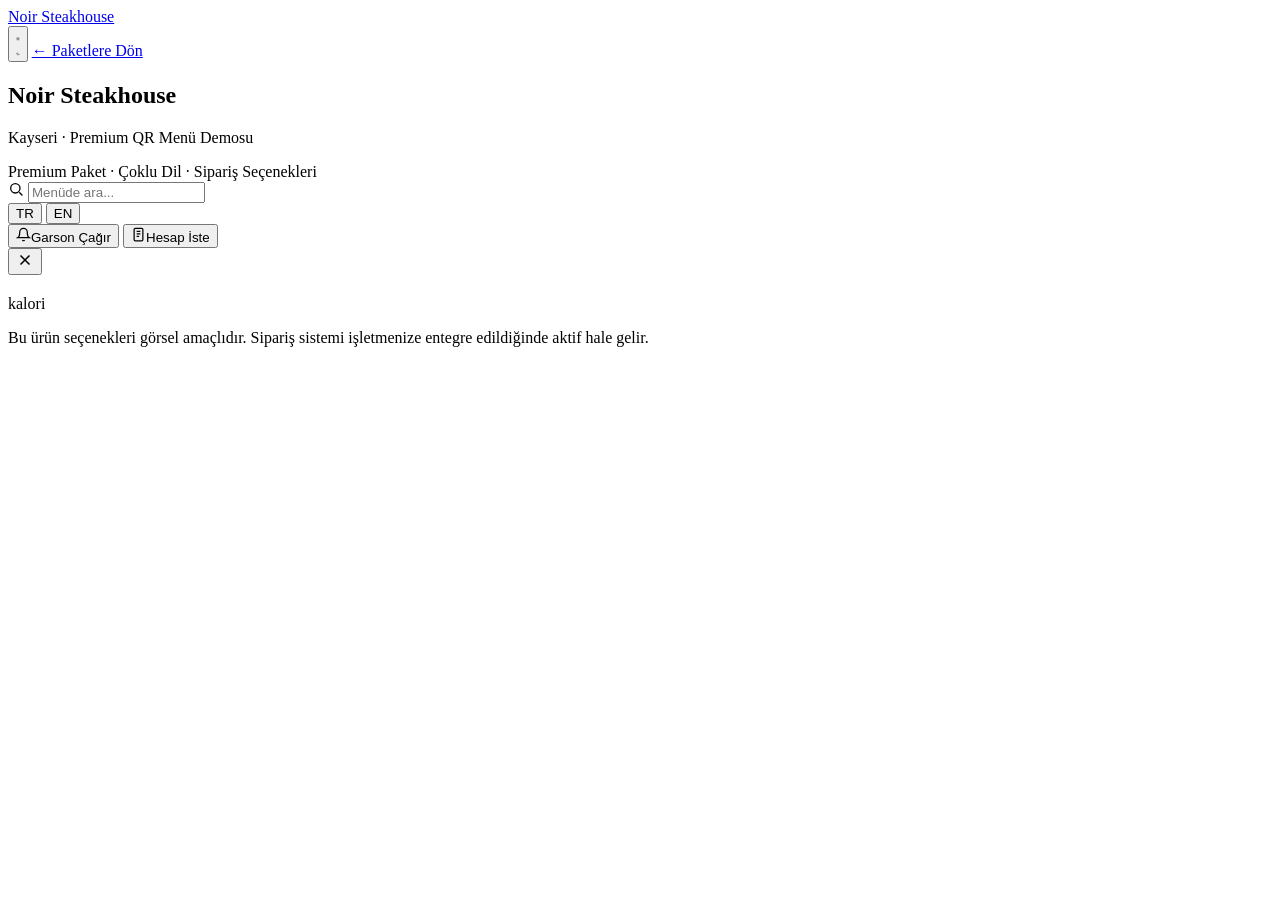
==== commit 79453c1d: "Update file paths to use relative URLs" ====
--- a/premium/index.html
+++ b/premium/index.html
@@ -8,15 +8,15 @@
 <meta name="robots" content="noindex, follow">
 <meta name="theme-color" content="#0a0c10">
 <link rel="canonical" href="https://kayseriqrmenu.com/premium/">
-<link rel="icon" href="/assets/icons/favicon.svg" type="image/svg+xml">
+<link rel="icon" href="./assets/icons/favicon.svg" type="image/svg+xml">
 <link rel="preconnect" href="https://fonts.googleapis.com">
 <link rel="preconnect" href="https://fonts.gstatic.com" crossorigin>
 <link href="https://fonts.googleapis.com/css2?family=Bricolage+Grotesque:opsz,wght@12..96,400..800&family=Inter:wght@400;500;600;700&family=IBM+Plex+Mono:wght@400;500;600&display=swap" rel="stylesheet">
 
-<link rel="stylesheet" href="/assets/css/tokens.css">
-<link rel="stylesheet" href="/assets/css/base.css">
-<link rel="stylesheet" href="/assets/css/components.css">
-<link rel="stylesheet" href="/assets/css/menu.css">
+<link rel="stylesheet" href="./assets/css/tokens.css">
+<link rel="stylesheet" href="./assets/css/base.css">
+<link rel="stylesheet" href="./assets/css/components.css">
+<link rel="stylesheet" href="./assets/css/menu.css">
 
 <script>
   (function () {
@@ -31,14 +31,14 @@
 
 <header class="site-header">
   <div class="container nav-inner">
-    <a href="/" class="brand"><span class="brand-mark"></span>Noir Steakhouse</a>
+    <a href="../" class="brand"><span class="brand-mark"></span>Noir Steakhouse</a>
     <div class="nav-actions">
       <span class="badge badge-premium" style="display:none" id="tier-chip-desktop">Premium Demo</span>
       <button class="btn-icon theme-toggle" data-theme-toggle aria-label="Temayı değiştir">
         <svg class="icon-sun" viewBox="0 0 24 24" fill="none" stroke="currentColor" stroke-width="2" stroke-linecap="round"><circle cx="12" cy="12" r="4"/><path d="M12 2v2M12 20v2M4.9 4.9l1.4 1.4M17.7 17.7l1.4 1.4M2 12h2M20 12h2M4.9 19.1l1.4-1.4M17.7 6.3l1.4-1.4"/></svg>
         <svg class="icon-moon" viewBox="0 0 24 24" fill="none" stroke="currentColor" stroke-width="2" stroke-linecap="round"><path d="M20 14.5A8 8 0 0 1 9.5 4a8 8 0 1 0 10.5 10.5Z"/></svg>
       </button>
-      <a href="/#paketler" class="btn btn-ghost btn-sm">← Paketlere Dön</a>
+      <a href="../#paketler" class="btn btn-ghost btn-sm">← Paketlere Dön</a>
     </div>
   </div>
 </header>
@@ -79,7 +79,6 @@
 
 <div class="toast" data-toast></div>
 
-<!-- Product detail modal -->
 <div class="modal-overlay" data-modal>
   <div class="modal-sheet">
     <div class="modal-drag-handle"></div>
@@ -107,10 +106,10 @@
 </div>
 
 <script type="module">
-  import { applyTheme, getStoredTheme, initThemeToggle } from "/assets/js/theme.js";
-  import { initReveal, initHeaderScrollState } from "/assets/js/reveal.js";
-  import { initPageLoader } from "/assets/js/nav.js";
-  import { initMenuApp } from "/assets/js/menu-app.js";
+  import { applyTheme, getStoredTheme, initThemeToggle } from "./assets/js/theme.js";
+  import { initReveal, initHeaderScrollState } from "./assets/js/reveal.js";
+  import { initPageLoader } from "./assets/js/nav.js";
+  import { initMenuApp } from "./assets/js/menu-app.js";
 
   applyTheme(getStoredTheme() || "dark");
   initThemeToggle();
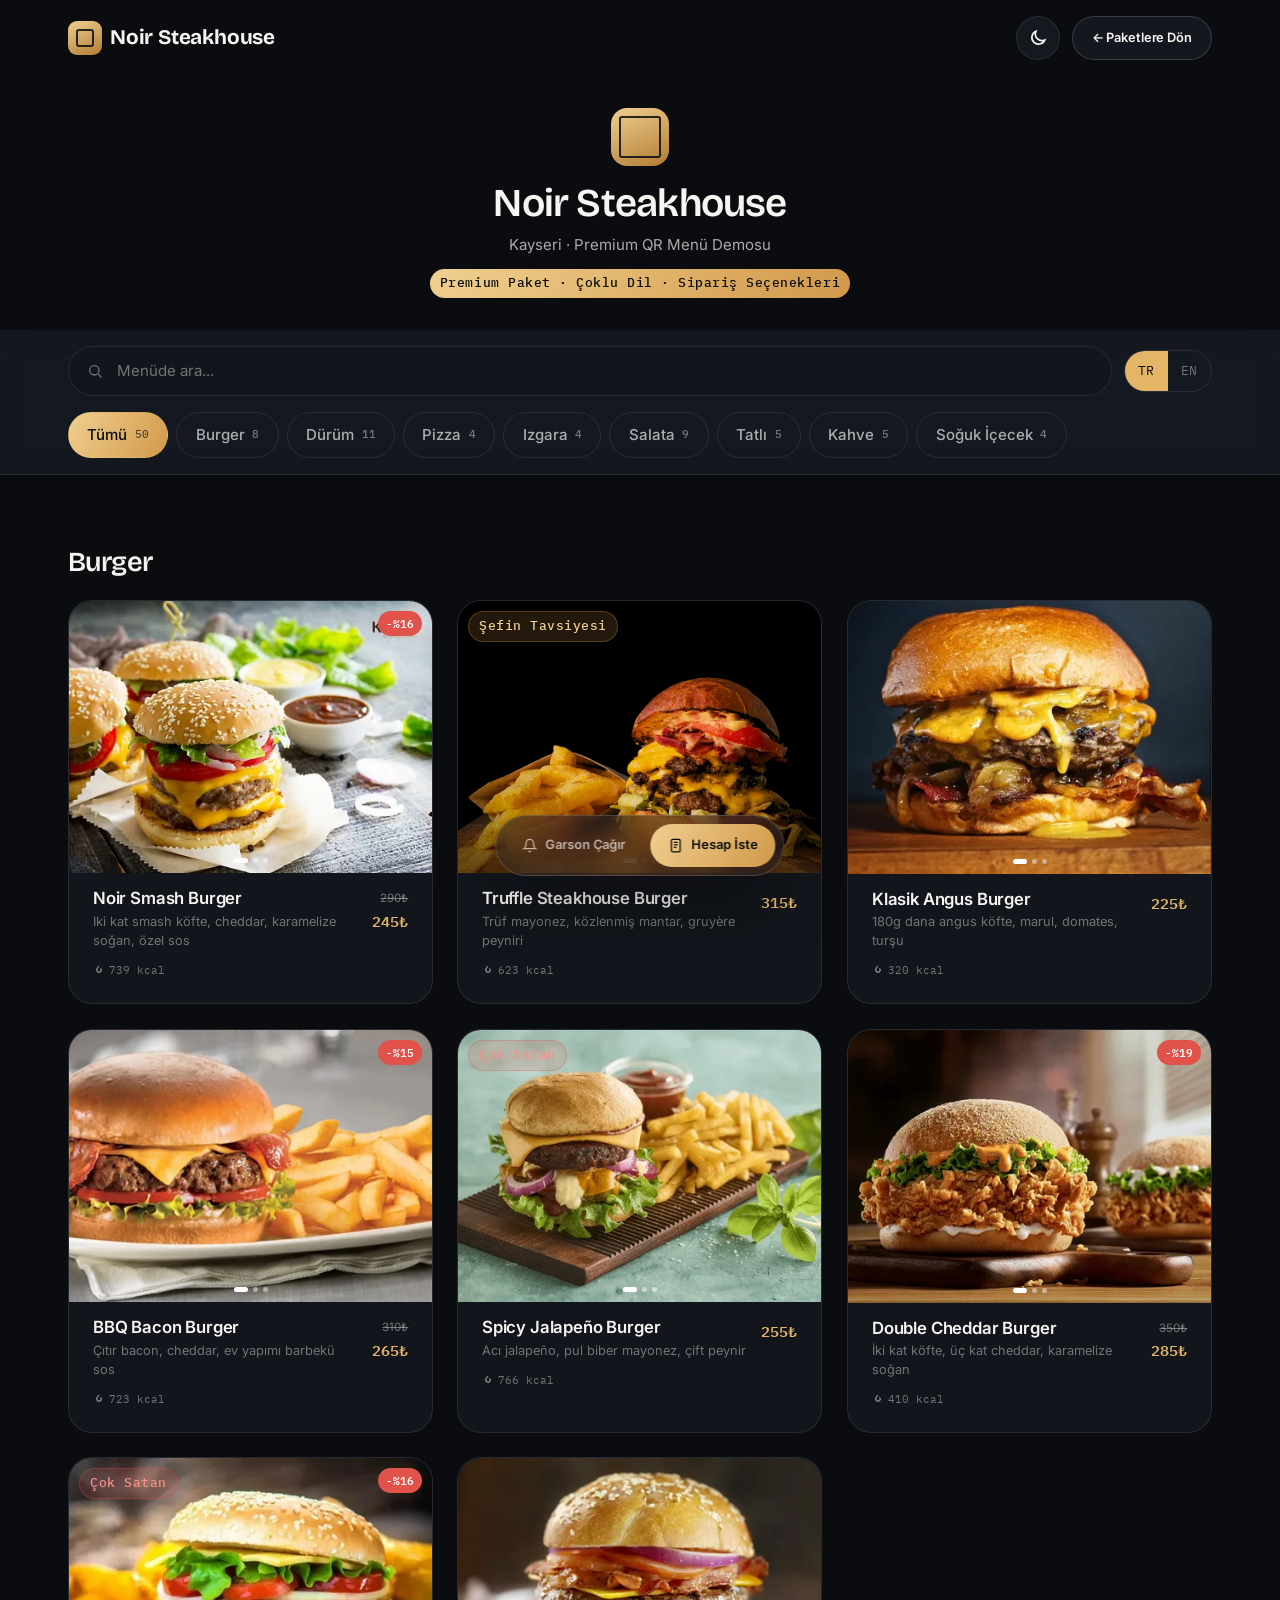
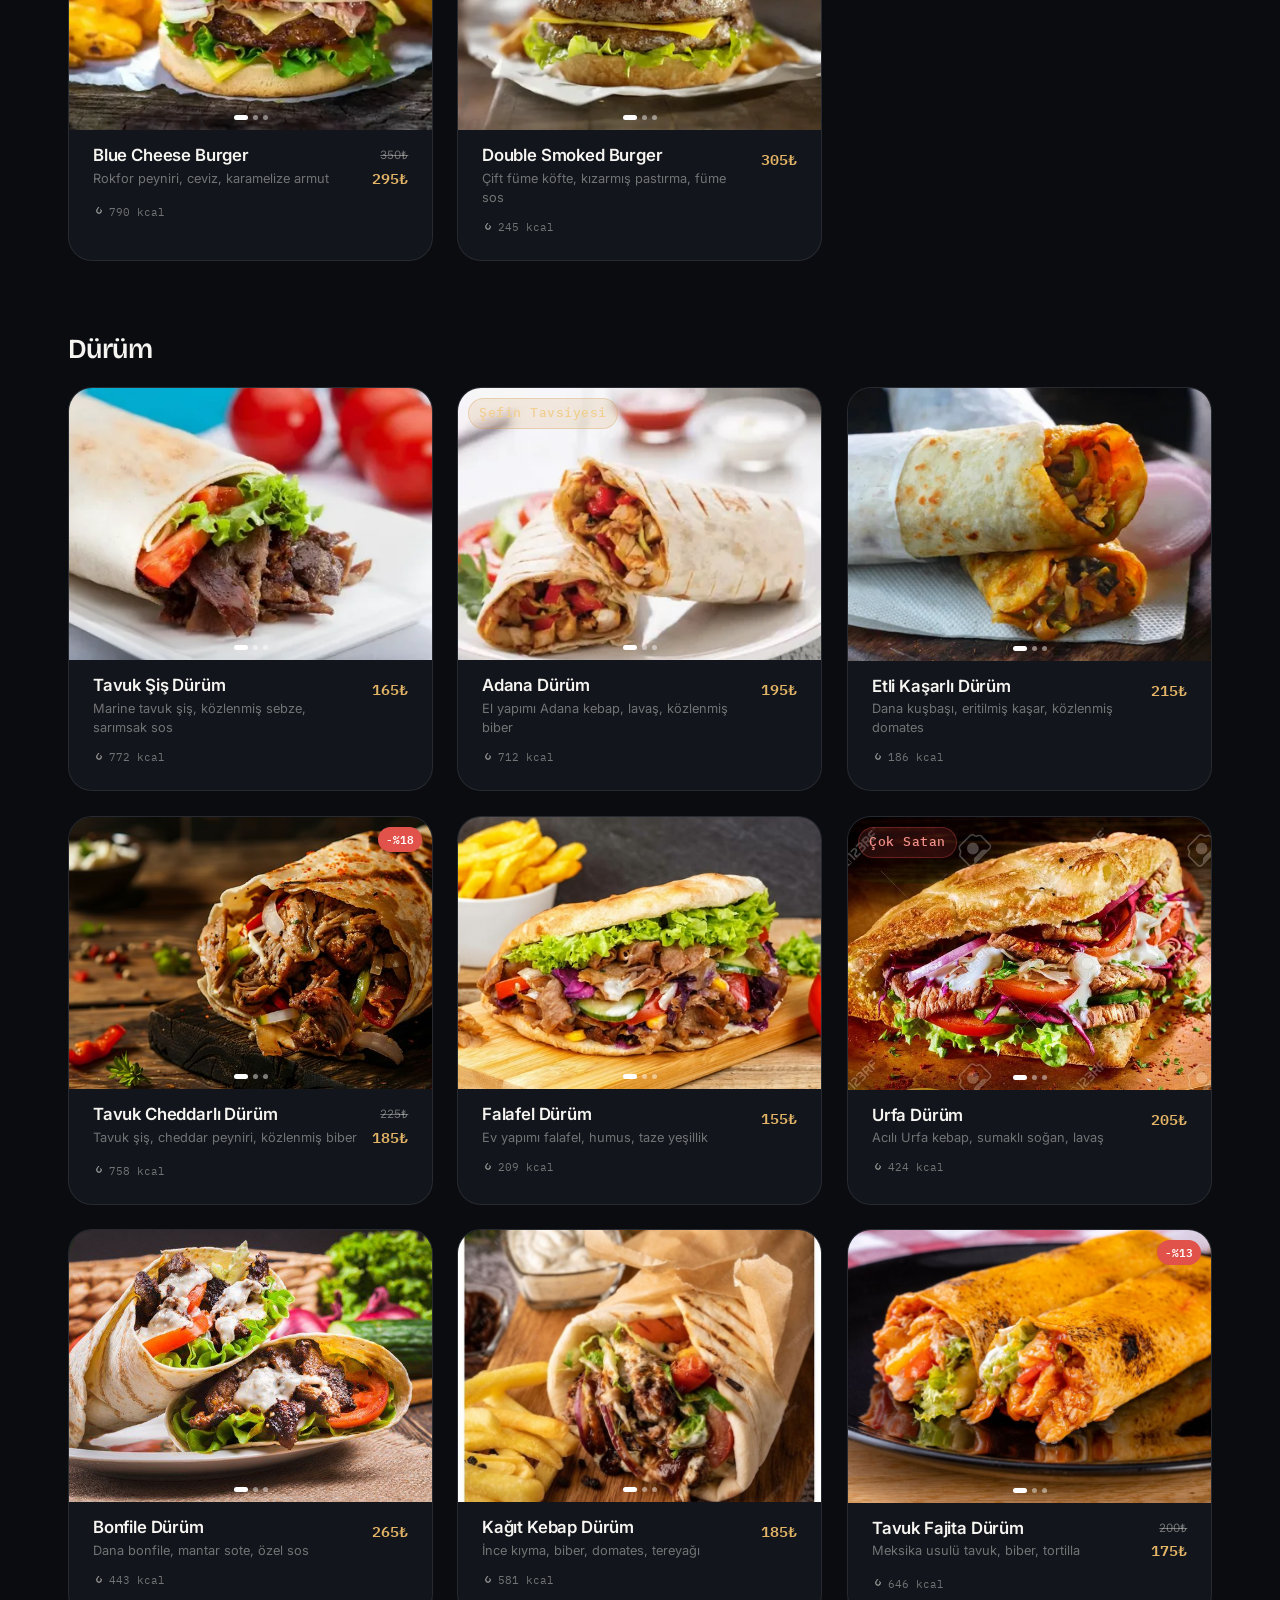
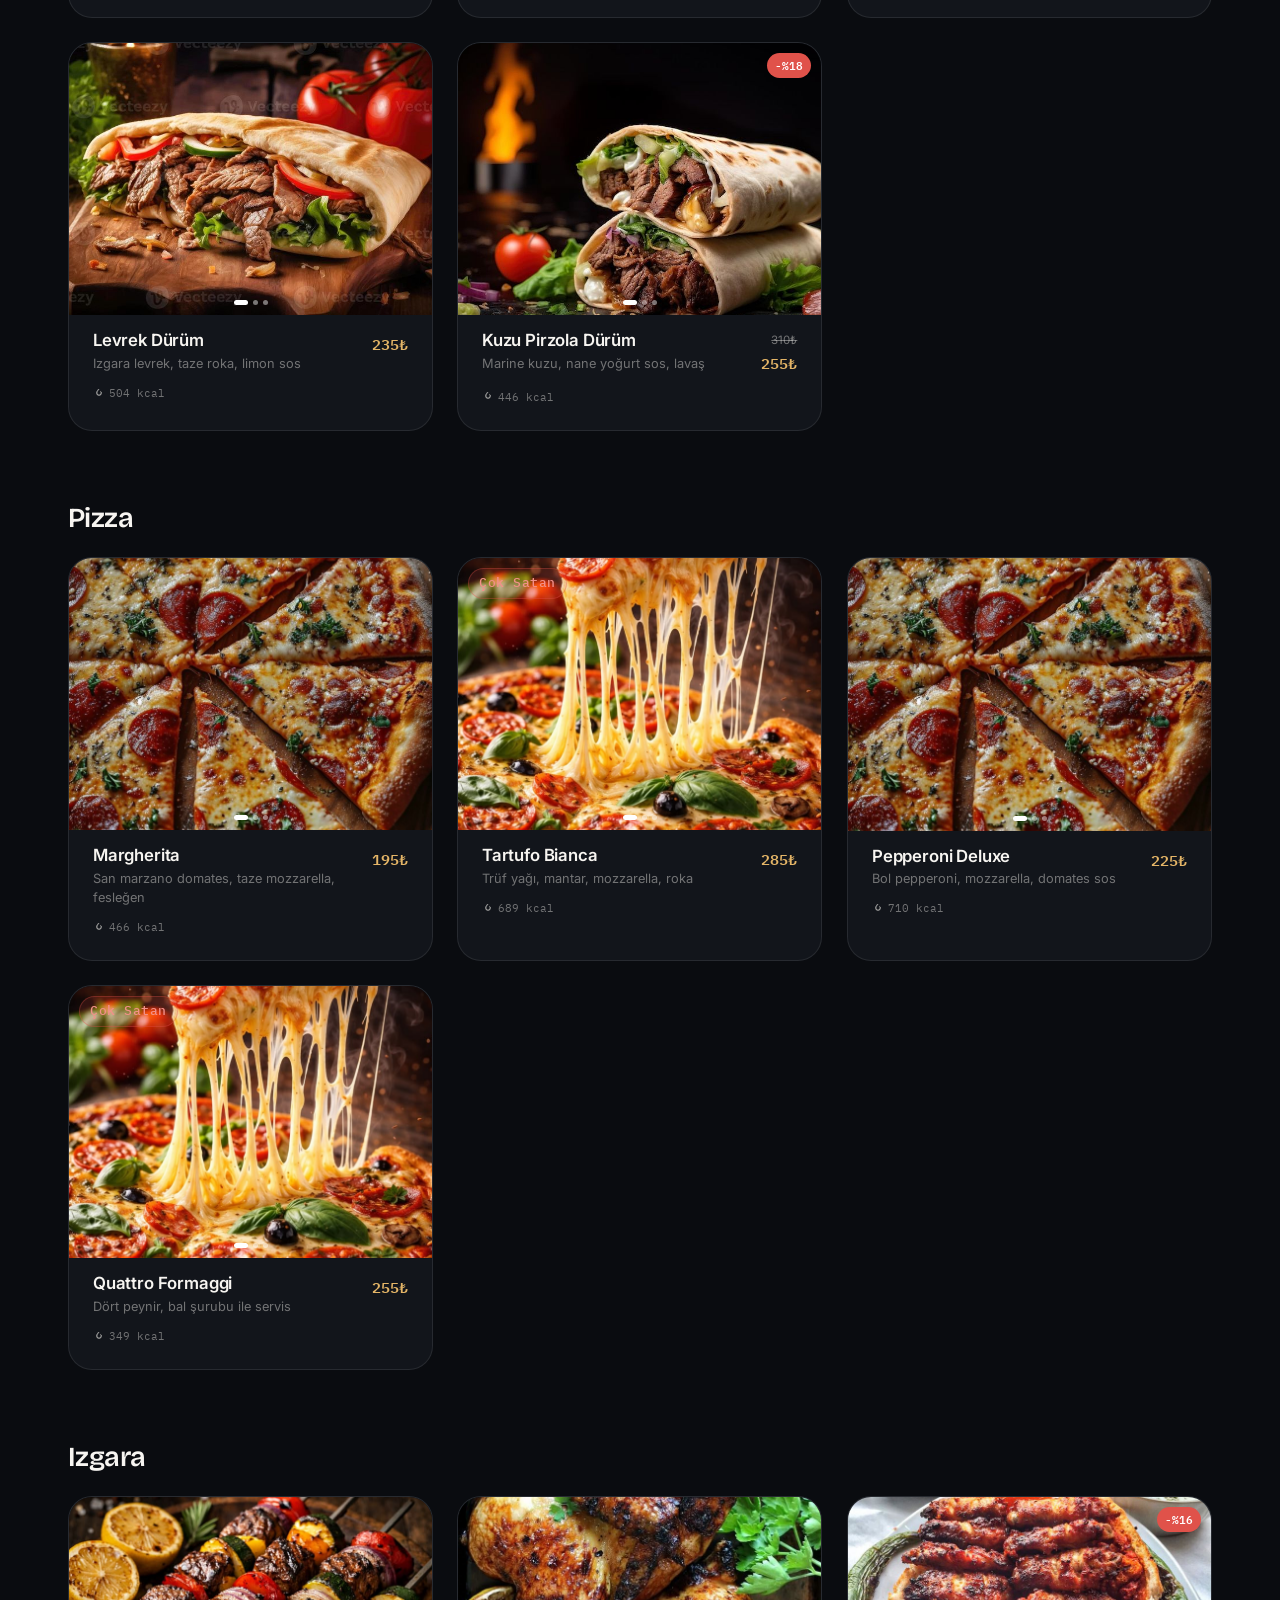
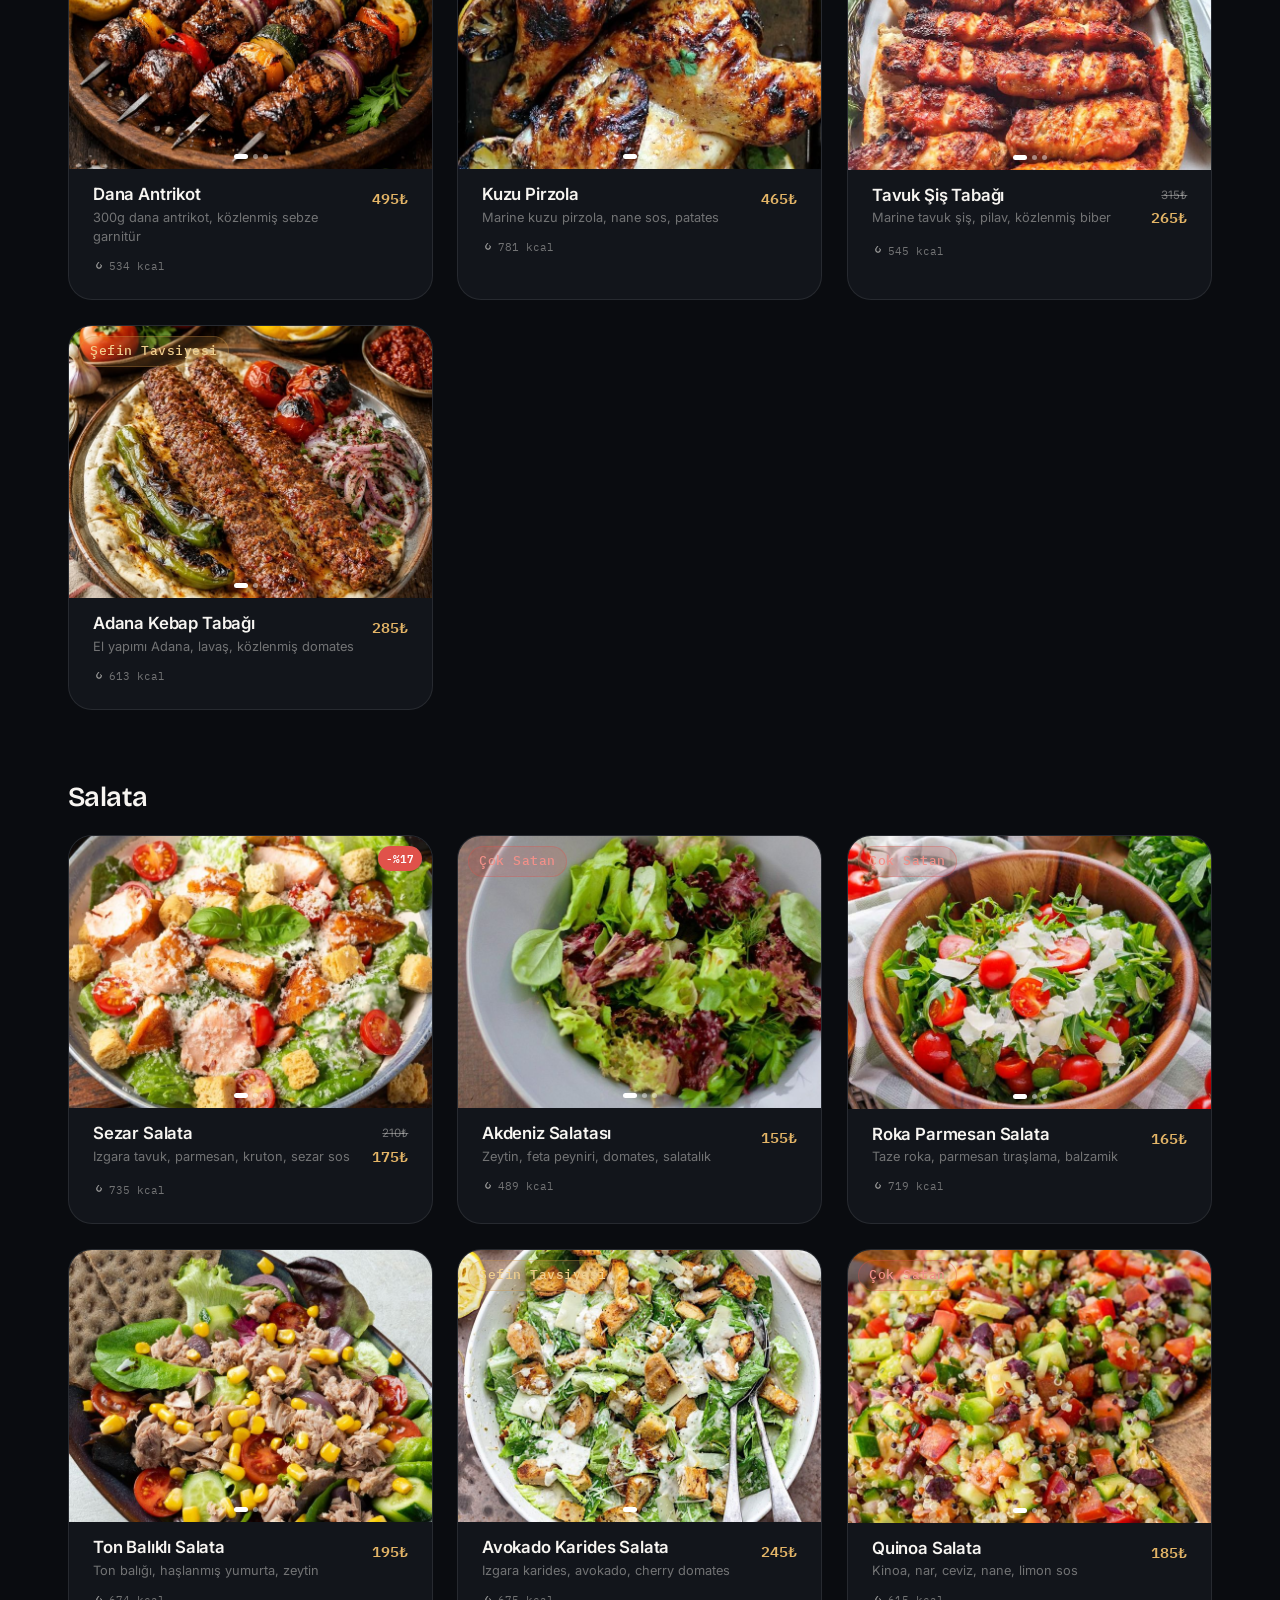
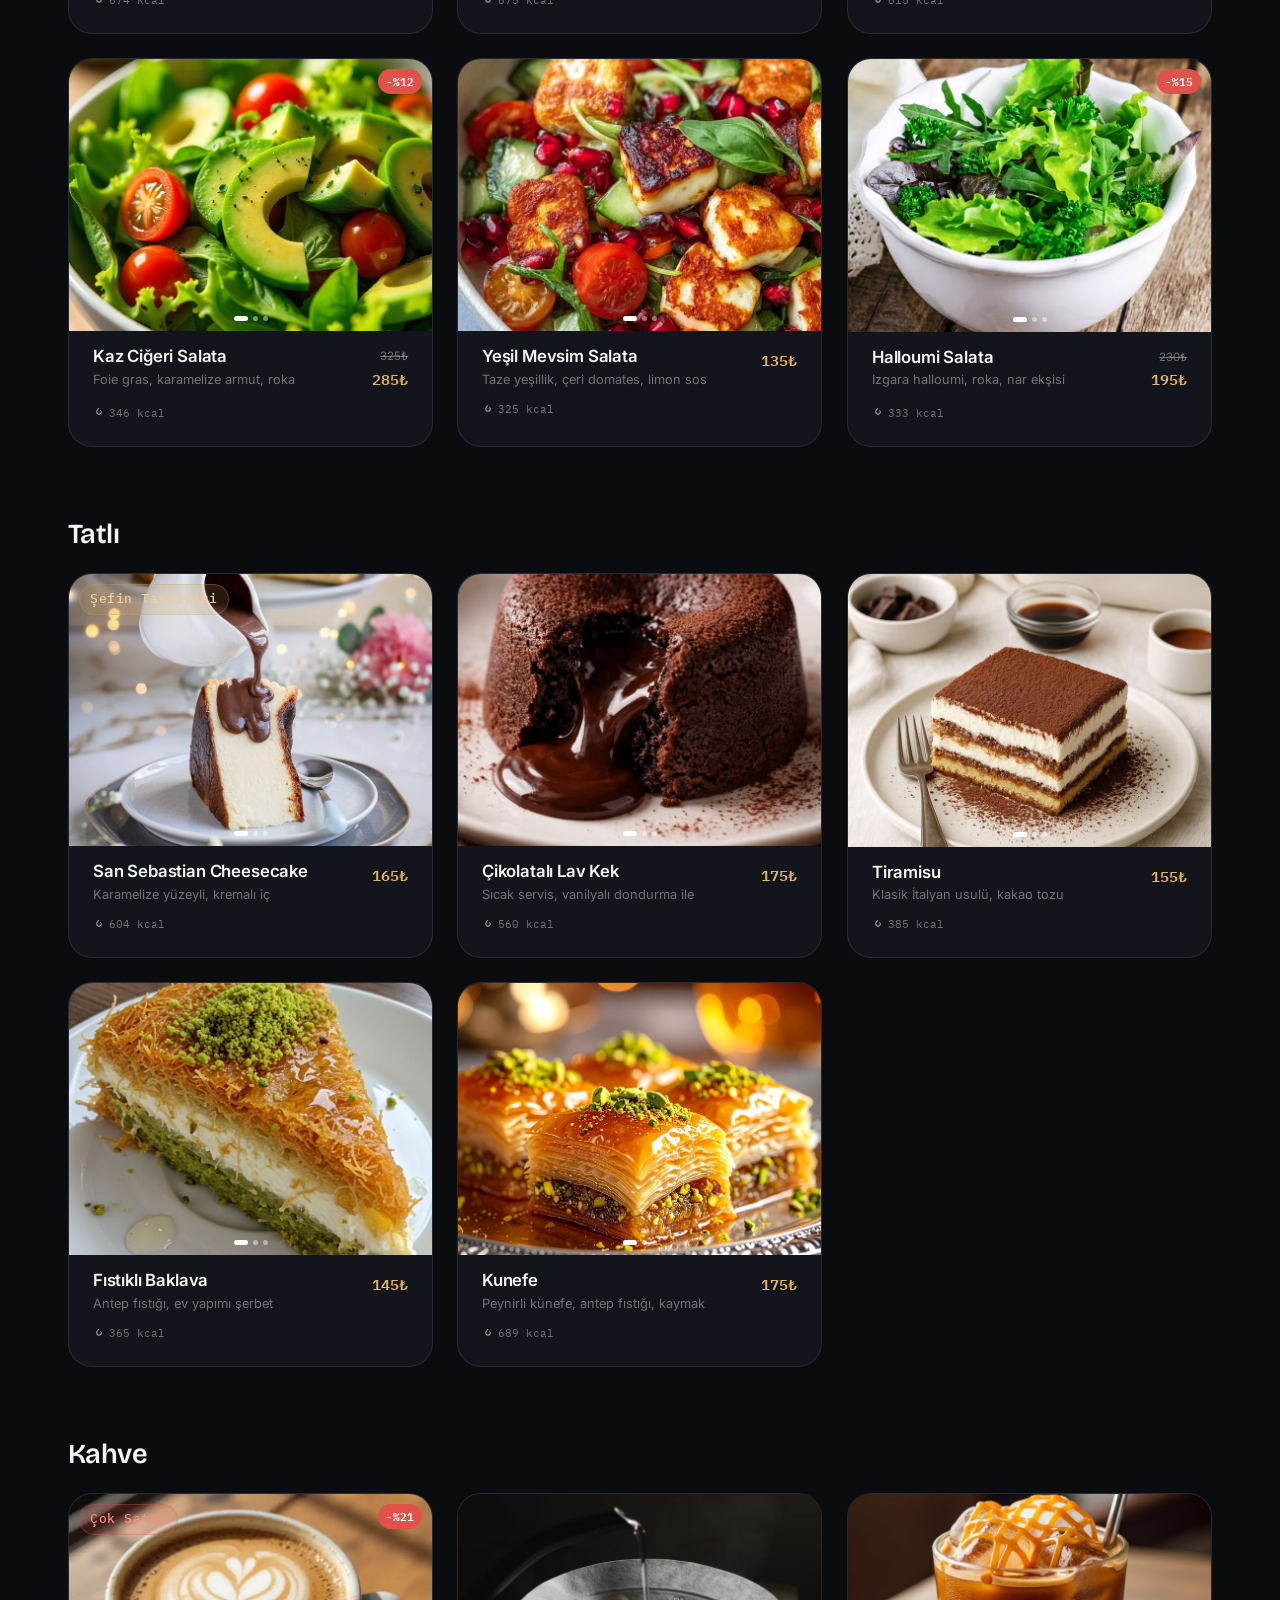
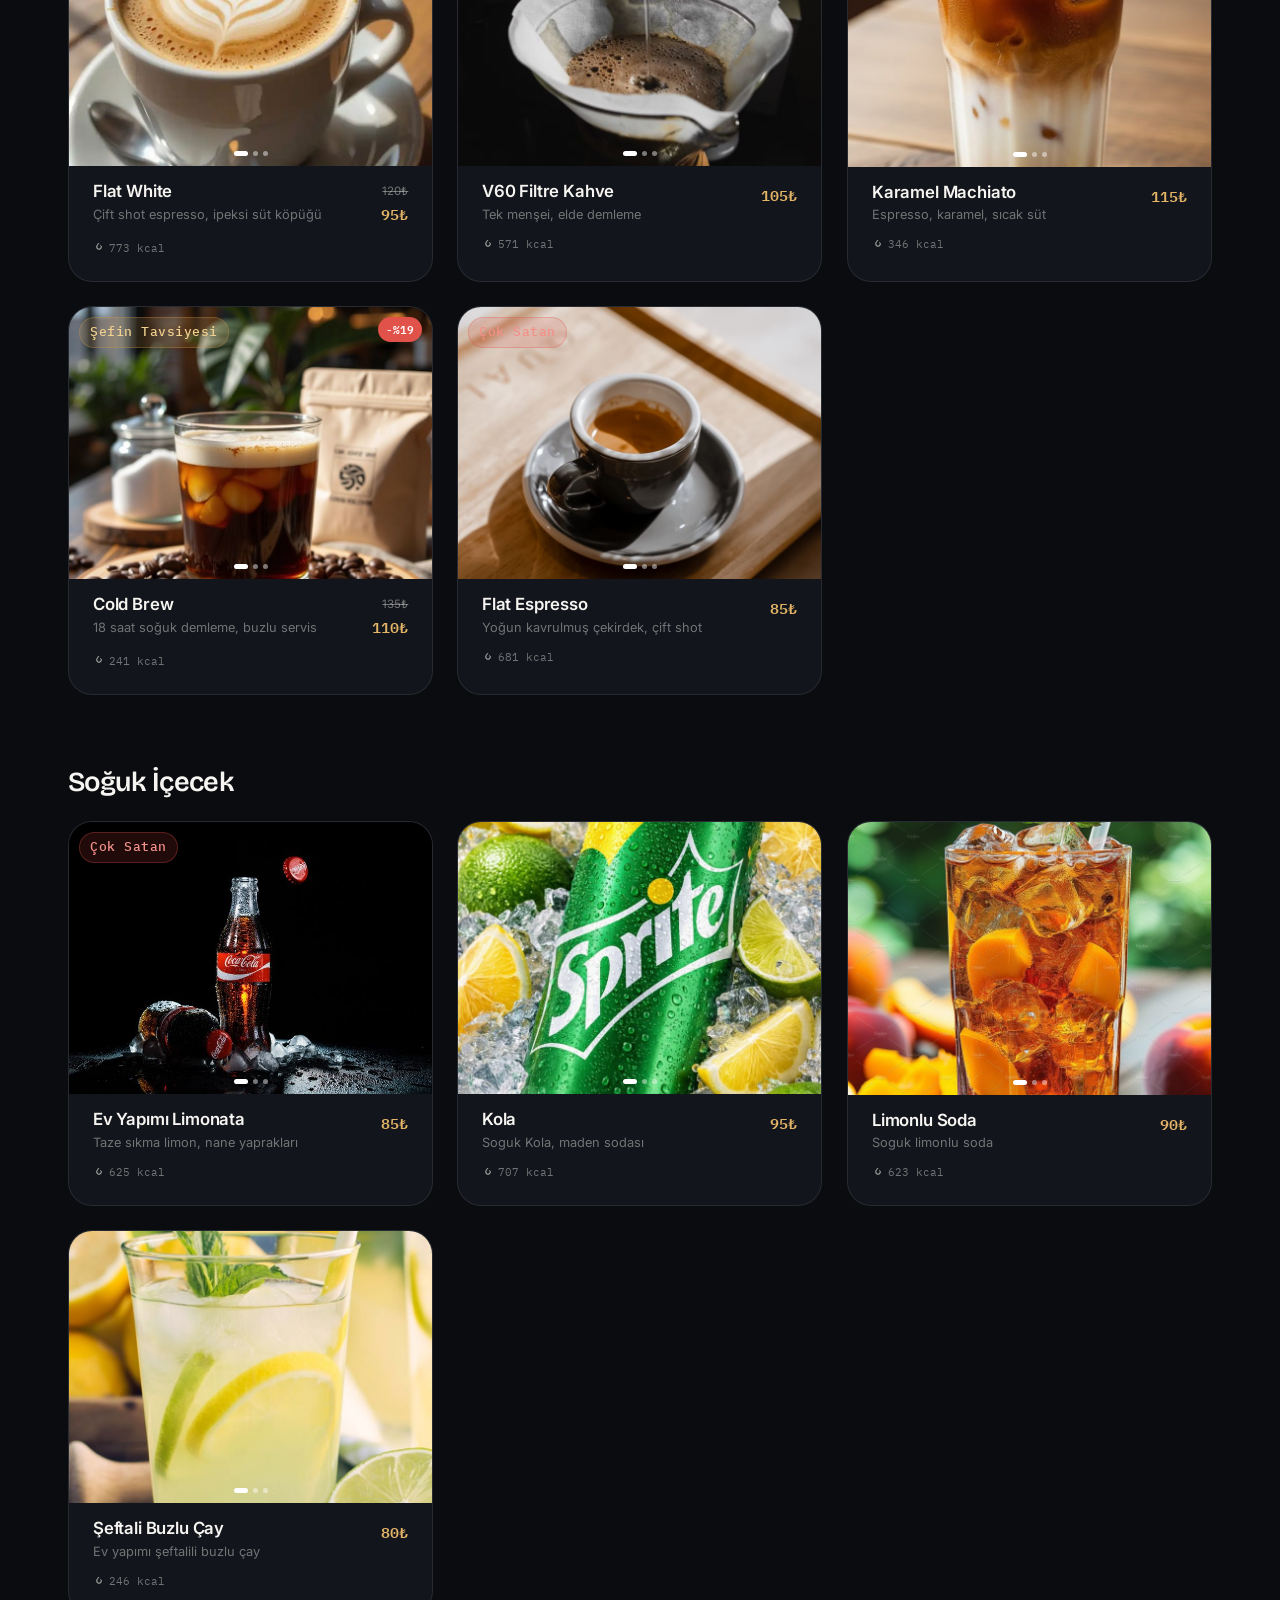
==== commit e7940dd7: "Update file paths for assets in index.html" ====
--- a/premium/index.html
+++ b/premium/index.html
@@ -8,15 +8,15 @@
 <meta name="robots" content="noindex, follow">
 <meta name="theme-color" content="#0a0c10">
 <link rel="canonical" href="https://kayseriqrmenu.com/premium/">
-<link rel="icon" href="./assets/icons/favicon.svg" type="image/svg+xml">
+<link rel="icon" href="../assets/icons/favicon.svg" type="image/svg+xml">
 <link rel="preconnect" href="https://fonts.googleapis.com">
 <link rel="preconnect" href="https://fonts.gstatic.com" crossorigin>
 <link href="https://fonts.googleapis.com/css2?family=Bricolage+Grotesque:opsz,wght@12..96,400..800&family=Inter:wght@400;500;600;700&family=IBM+Plex+Mono:wght@400;500;600&display=swap" rel="stylesheet">
 
-<link rel="stylesheet" href="./assets/css/tokens.css">
-<link rel="stylesheet" href="./assets/css/base.css">
-<link rel="stylesheet" href="./assets/css/components.css">
-<link rel="stylesheet" href="./assets/css/menu.css">
+<link rel="stylesheet" href="../assets/css/tokens.css">
+<link rel="stylesheet" href="../assets/css/base.css">
+<link rel="stylesheet" href="../assets/css/components.css">
+<link rel="stylesheet" href="../assets/css/menu.css">
 
 <script>
   (function () {
@@ -106,10 +106,10 @@
 </div>
 
 <script type="module">
-  import { applyTheme, getStoredTheme, initThemeToggle } from "./assets/js/theme.js";
-  import { initReveal, initHeaderScrollState } from "./assets/js/reveal.js";
-  import { initPageLoader } from "./assets/js/nav.js";
-  import { initMenuApp } from "./assets/js/menu-app.js";
+  import { applyTheme, getStoredTheme, initThemeToggle } from "../assets/js/theme.js";
+  import { initReveal, initHeaderScrollState } from "../assets/js/reveal.js";
+  import { initPageLoader } from "../assets/js/nav.js";
+  import { initMenuApp } from "../assets/js/menu-app.js";
 
   applyTheme(getStoredTheme() || "dark");
   initThemeToggle();
--- a/assets/css/tokens.css
+++ b/assets/css/tokens.css
@@ -0,0 +1,118 @@
+/* ==========================================================================
+   DESIGN TOKENS
+   Signature concept: "Viewfinder" — every frame, image and card corner
+   references the four corner-brackets of a QR scan reticle. Palette is an
+   obsidian base (a dim dining room) lit by a single brass/gold accent
+   (foil-stamped menu, warm service light). One accent, used with restraint.
+   ========================================================================== */
+
+:root {
+  /* ---- Color: Ink (base, dark) ---- */
+  --ink-950: #0a0c10;
+  --ink-900: #12151b;
+  --ink-850: #171b22;
+  --ink-800: #1e232c;
+  --ink-700: #2a313d;
+  --ink-600: #3b4552;
+  --ink-500: #5a6472;
+
+  /* ---- Color: Paper (light surfaces, used in both modes) ---- */
+  --paper-000: #ffffff;
+  --paper-050: #faf9f6;
+  --paper-100: #f4f2ec;
+  --paper-200: #e9e6dc;
+
+  /* ---- Color: Brass accent (single signature hue) ---- */
+  --brass-300: #f0cf8f;
+  --brass-400: #e4b567;
+  --brass-500: #d1994a;
+  --brass-600: #b17c34;
+  --brass-glow: rgba(209, 153, 74, 0.35);
+
+  /* ---- Color: Utility ---- */
+  --sale-500: #e0524a;      /* eski fiyat / indirim vurgusu */
+  --mint-500: #4caf82;      /* başarı / onay */
+  --ink-text-muted: rgba(250, 249, 246, 0.58);
+
+  /* ---- Semantic (Dark mode default) ---- */
+  --bg-canvas: var(--ink-950);
+  --bg-surface: var(--ink-900);
+  --bg-surface-raised: var(--ink-850);
+  --bg-glass: rgba(30, 35, 44, 0.55);
+  --border-hairline: rgba(250, 249, 246, 0.09);
+  --border-hairline-strong: rgba(250, 249, 246, 0.16);
+  --text-primary: #f7f5f1;
+  --text-secondary: rgba(247, 245, 241, 0.68);
+  --text-tertiary: rgba(247, 245, 241, 0.42);
+  --accent: var(--brass-400);
+  --accent-strong: var(--brass-300);
+  --shadow-color: 220 30% 2%;
+
+  /* ---- Type families ---- */
+  --font-display: "Bricolage Grotesque", "Inter", system-ui, sans-serif;
+  --font-body: "Inter", -apple-system, BlinkMacSystemFont, "Segoe UI", sans-serif;
+  --font-mono: "IBM Plex Mono", ui-monospace, "SFMono-Regular", monospace;
+
+  /* ---- Type scale (fluid) ---- */
+  --fs-xs: clamp(0.72rem, 0.69rem + 0.15vw, 0.8rem);
+  --fs-sm: clamp(0.84rem, 0.8rem + 0.18vw, 0.94rem);
+  --fs-base: clamp(0.96rem, 0.92rem + 0.2vw, 1.05rem);
+  --fs-md: clamp(1.1rem, 1.02rem + 0.35vw, 1.3rem);
+  --fs-lg: clamp(1.35rem, 1.2rem + 0.65vw, 1.75rem);
+  --fs-xl: clamp(1.8rem, 1.5rem + 1.2vw, 2.5rem);
+  --fs-2xl: clamp(2.3rem, 1.8rem + 2vw, 3.4rem);
+  --fs-3xl: clamp(2.8rem, 2rem + 3.2vw, 4.6rem);
+  --fs-4xl: clamp(3.2rem, 2.1rem + 4.5vw, 6rem);
+
+  /* ---- Spacing (8px base) ---- */
+  --sp-1: 0.25rem;
+  --sp-2: 0.5rem;
+  --sp-3: 0.75rem;
+  --sp-4: 1rem;
+  --sp-5: 1.5rem;
+  --sp-6: 2rem;
+  --sp-7: 3rem;
+  --sp-8: 4.5rem;
+  --sp-9: 6.5rem;
+  --sp-10: 9rem;
+
+  /* ---- Radius ---- */
+  --r-sm: 10px;
+  --r-md: 16px;
+  --r-lg: 24px;
+  --r-xl: 32px;
+  --r-full: 999px;
+
+  /* ---- Shadow ---- */
+  --shadow-sm: 0 2px 8px -2px hsl(var(--shadow-color) / 0.4);
+  --shadow-md: 0 12px 32px -8px hsl(var(--shadow-color) / 0.55);
+  --shadow-lg: 0 24px 64px -12px hsl(var(--shadow-color) / 0.65);
+  --shadow-glow: 0 0 0 1px var(--border-hairline-strong), 0 20px 60px -15px var(--brass-glow);
+
+  /* ---- Motion ---- */
+  --ease-out: cubic-bezier(0.16, 1, 0.3, 1);
+  --ease-in-out: cubic-bezier(0.65, 0, 0.35, 1);
+  --dur-fast: 180ms;
+  --dur-med: 380ms;
+  --dur-slow: 640ms;
+
+  /* ---- Layout ---- */
+  --container-max: 1240px;
+  --header-h: 76px;
+}
+
+/* ---- Light mode overrides ---- */
+[data-theme="light"] {
+  --bg-canvas: var(--paper-050);
+  --bg-surface: var(--paper-000);
+  --bg-surface-raised: var(--paper-000);
+  --bg-glass: rgba(255, 255, 255, 0.6);
+  --border-hairline: rgba(18, 21, 27, 0.08);
+  --border-hairline-strong: rgba(18, 21, 27, 0.14);
+  --text-primary: #14171c;
+  --text-secondary: rgba(20, 23, 28, 0.64);
+  --text-tertiary: rgba(20, 23, 28, 0.42);
+  --accent: var(--brass-600);
+  --accent-strong: var(--brass-500);
+  --shadow-color: 30 25% 60%;
+}
--- a/assets/css/base.css
+++ b/assets/css/base.css
@@ -0,0 +1,188 @@
+/* ==========================================================================
+   BASE — reset, typography, global utilities
+   ========================================================================== */
+
+*,
+*::before,
+*::after { box-sizing: border-box; }
+
+* { margin: 0; }
+
+html {
+  scroll-behavior: smooth;
+  -webkit-text-size-adjust: 100%;
+}
+
+@media (prefers-reduced-motion: reduce) {
+  html { scroll-behavior: auto; }
+  *, *::before, *::after {
+    animation-duration: 0.01ms !important;
+    animation-iteration-count: 1 !important;
+    transition-duration: 0.01ms !important;
+    scroll-behavior: auto !important;
+  }
+}
+
+body {
+  font-family: var(--font-body);
+  font-size: var(--fs-base);
+  line-height: 1.6;
+  color: var(--text-primary);
+  background: var(--bg-canvas);
+  -webkit-font-smoothing: antialiased;
+  overflow-x: hidden;
+  transition: background-color var(--dur-med) var(--ease-out), color var(--dur-med) var(--ease-out);
+}
+
+img, picture, video, svg { display: block; max-width: 100%; }
+
+a { color: inherit; text-decoration: none; }
+
+button, input, textarea, select {
+  font: inherit;
+  color: inherit;
+  background: none;
+  border: none;
+  outline: none;
+}
+
+button { cursor: pointer; }
+
+ul, ol { list-style: none; padding: 0; }
+
+h1, h2, h3, h4 {
+  font-family: var(--font-display);
+  font-weight: 600;
+  letter-spacing: -0.02em;
+  line-height: 1.08;
+  color: var(--text-primary);
+}
+
+:focus-visible {
+  outline: 2px solid var(--accent);
+  outline-offset: 3px;
+  border-radius: 4px;
+}
+
+::selection {
+  background: var(--brass-glow);
+  color: var(--text-primary);
+}
+
+/* ---- Layout helpers ---- */
+.container {
+  width: 100%;
+  max-width: var(--container-max);
+  margin-inline: auto;
+  padding-inline: var(--sp-5);
+}
+
+@media (min-width: 900px) {
+  .container { padding-inline: var(--sp-7); }
+}
+
+.section {
+  padding-block: var(--sp-9);
+  position: relative;
+}
+
+@media (max-width: 720px) {
+  .section { padding-block: var(--sp-8); }
+}
+
+/* ---- Typography helpers ---- */
+.eyebrow {
+  font-family: var(--font-mono);
+  font-size: var(--fs-xs);
+  letter-spacing: 0.14em;
+  text-transform: uppercase;
+  color: var(--accent);
+  display: inline-flex;
+  align-items: center;
+  gap: 0.5em;
+}
+
+.eyebrow::before {
+  content: "";
+  width: 6px;
+  height: 6px;
+  border-radius: 2px;
+  background: var(--accent);
+  transform: rotate(45deg);
+  flex-shrink: 0;
+}
+
+.section-head {
+  max-width: 640px;
+  margin-bottom: var(--sp-7);
+}
+
+.section-head h2 {
+  font-size: var(--fs-2xl);
+  margin-top: var(--sp-3);
+}
+
+.section-head p {
+  margin-top: var(--sp-4);
+  font-size: var(--fs-md);
+  color: var(--text-secondary);
+  max-width: 52ch;
+}
+
+.text-secondary { color: var(--text-secondary); }
+.text-tertiary { color: var(--text-tertiary); }
+
+.sr-only {
+  position: absolute;
+  width: 1px; height: 1px;
+  padding: 0; margin: -1px;
+  overflow: hidden;
+  clip: rect(0,0,0,0);
+  white-space: nowrap;
+  border: 0;
+}
+
+/* ---- Viewfinder corner-bracket motif (signature element) ---- */
+.viewfinder {
+  position: relative;
+}
+
+.viewfinder::before,
+.viewfinder::after,
+.viewfinder .vf-tr,
+.viewfinder .vf-br {
+  content: "";
+  position: absolute;
+  width: 22px;
+  height: 22px;
+  border: 2px solid var(--accent);
+  opacity: 0.9;
+  transition: all var(--dur-med) var(--ease-out);
+}
+
+.viewfinder::before { top: -1px; left: -1px; border-right: none; border-bottom: none; border-radius: 8px 0 0 0; }
+.viewfinder::after { bottom: -1px; left: -1px; border-right: none; border-top: none; border-radius: 0 0 0 8px; }
+
+/* ---- Reveal-on-scroll base state ---- */
+[data-reveal] {
+  opacity: 0;
+  transform: translateY(28px);
+  transition: opacity var(--dur-slow) var(--ease-out), transform var(--dur-slow) var(--ease-out);
+  will-change: opacity, transform;
+}
+
+[data-reveal].is-visible {
+  opacity: 1;
+  transform: translateY(0);
+}
+
+[data-reveal-scale] {
+  opacity: 0;
+  transform: scale(0.94);
+  transition: opacity var(--dur-slow) var(--ease-out), transform var(--dur-slow) var(--ease-out);
+}
+
+[data-reveal-scale].is-visible { opacity: 1; transform: scale(1); }
+
+/* Stagger children via inline --d custom property set by JS */
+[data-reveal] { transition-delay: var(--d, 0ms); }
--- a/assets/css/components.css
+++ b/assets/css/components.css
@@ -0,0 +1,314 @@
+/* ==========================================================================
+   COMPONENTS — buttons, nav, footer, badges, toggles
+   ========================================================================== */
+
+/* ---- Buttons ---- */
+.btn {
+  --btn-fg: var(--ink-950);
+  display: inline-flex;
+  align-items: center;
+  justify-content: center;
+  gap: var(--sp-2);
+  padding: 0.95rem 1.7rem;
+  border-radius: var(--r-full);
+  font-size: var(--fs-sm);
+  font-weight: 600;
+  letter-spacing: -0.01em;
+  white-space: nowrap;
+  transition: transform var(--dur-fast) var(--ease-out), box-shadow var(--dur-fast) var(--ease-out), background var(--dur-fast) var(--ease-out);
+  position: relative;
+}
+
+.btn:active { transform: scale(0.97); }
+
+.btn-primary {
+  background: linear-gradient(155deg, var(--brass-300), var(--brass-500) 70%);
+  color: var(--btn-fg);
+  box-shadow: 0 1px 0 0 rgba(255,255,255,0.4) inset, 0 10px 30px -8px var(--brass-glow);
+}
+
+.btn-primary:hover {
+  transform: translateY(-2px);
+  box-shadow: 0 1px 0 0 rgba(255,255,255,0.5) inset, 0 16px 40px -8px var(--brass-glow);
+}
+
+.btn-ghost {
+  background: var(--bg-glass);
+  backdrop-filter: blur(12px);
+  color: var(--text-primary);
+  border: 1px solid var(--border-hairline-strong);
+}
+
+.btn-ghost:hover {
+  border-color: var(--accent);
+  color: var(--accent-strong);
+}
+
+.btn-sm { padding: 0.65rem 1.2rem; font-size: var(--fs-xs); }
+.btn-block { width: 100%; }
+
+.btn-icon {
+  width: 44px; height: 44px;
+  border-radius: var(--r-full);
+  display: inline-flex; align-items: center; justify-content: center;
+  background: var(--bg-glass);
+  border: 1px solid var(--border-hairline);
+  transition: all var(--dur-fast) var(--ease-out);
+}
+.btn-icon:hover { border-color: var(--accent); color: var(--accent); }
+
+/* ---- Site header / nav ---- */
+.site-header {
+  position: fixed;
+  top: 0; left: 0; right: 0;
+  z-index: 100;
+  height: var(--header-h);
+  display: flex;
+  align-items: center;
+  background: rgba(10, 12, 16, 0.001);
+  transition: background var(--dur-med) var(--ease-out), border-color var(--dur-med) var(--ease-out), box-shadow var(--dur-med) var(--ease-out);
+}
+
+.site-header.is-scrolled {
+  background: var(--bg-glass);
+  backdrop-filter: blur(16px) saturate(160%);
+  border-bottom: 1px solid var(--border-hairline);
+  box-shadow: var(--shadow-sm);
+}
+
+.nav-inner {
+  width: 100%;
+  display: flex;
+  align-items: center;
+  justify-content: space-between;
+  gap: var(--sp-5);
+}
+
+.brand {
+  display: inline-flex;
+  align-items: center;
+  gap: var(--sp-2);
+  font-family: var(--font-display);
+  font-weight: 700;
+  font-size: var(--fs-md);
+  letter-spacing: -0.01em;
+}
+
+.brand-mark {
+  width: 34px; height: 34px;
+  border-radius: 9px;
+  background: linear-gradient(155deg, var(--brass-300), var(--brass-600));
+  position: relative;
+  flex-shrink: 0;
+}
+
+.brand-mark::before {
+  content: "";
+  position: absolute;
+  inset: 8px;
+  border: 2px solid var(--ink-950);
+  border-radius: 3px;
+  opacity: 0.85;
+}
+
+.nav-links {
+  display: none;
+  align-items: center;
+  gap: var(--sp-6);
+  font-size: var(--fs-sm);
+  font-weight: 500;
+  color: var(--text-secondary);
+}
+
+.nav-links a { transition: color var(--dur-fast); position: relative; }
+.nav-links a:hover { color: var(--text-primary); }
+
+@media (min-width: 900px) {
+  .nav-links { display: flex; }
+}
+
+.nav-actions { display: flex; align-items: center; gap: var(--sp-3); }
+
+.nav-toggle {
+  display: inline-flex;
+  width: 44px; height: 44px;
+  align-items: center; justify-content: center;
+  border-radius: var(--r-full);
+  border: 1px solid var(--border-hairline);
+}
+@media (min-width: 900px) { .nav-toggle { display: none; } }
+
+/* ---- Theme toggle ---- */
+.theme-toggle {
+  position: relative;
+  width: 44px; height: 44px;
+}
+.theme-toggle svg {
+  position: absolute; inset: 0; margin: auto;
+  width: 20px; height: 20px;
+  transition: transform var(--dur-med) var(--ease-out), opacity var(--dur-med) var(--ease-out);
+}
+.theme-toggle .icon-sun { opacity: 0; transform: rotate(-90deg) scale(0.5); }
+.theme-toggle .icon-moon { opacity: 1; transform: rotate(0) scale(1); }
+[data-theme="light"] .theme-toggle .icon-sun { opacity: 1; transform: rotate(0) scale(1); }
+[data-theme="light"] .theme-toggle .icon-moon { opacity: 0; transform: rotate(90deg) scale(0.5); }
+
+/* ---- Mobile nav sheet ---- */
+.mobile-nav {
+  position: fixed;
+  inset: 0;
+  z-index: 99;
+  background: var(--bg-canvas);
+  padding: calc(var(--header-h) + var(--sp-6)) var(--sp-5) var(--sp-6);
+  display: flex;
+  flex-direction: column;
+  gap: var(--sp-6);
+  transform: translateY(-100%);
+  transition: transform var(--dur-med) var(--ease-in-out);
+}
+.mobile-nav.is-open { transform: translateY(0); }
+.mobile-nav a { font-size: var(--fs-lg); font-family: var(--font-display); font-weight: 600; }
+.mobile-nav .btn { margin-top: auto; }
+
+/* ---- Badges ---- */
+.badge {
+  display: inline-flex;
+  align-items: center;
+  gap: 0.4em;
+  padding: 0.35em 0.8em;
+  border-radius: var(--r-full);
+  font-family: var(--font-mono);
+  font-size: var(--fs-xs);
+  letter-spacing: 0.04em;
+  font-weight: 500;
+}
+
+.badge-chef {
+  background: rgba(209, 153, 74, 0.16);
+  color: var(--brass-300);
+  border: 1px solid rgba(209, 153, 74, 0.3);
+}
+
+.badge-bestseller {
+  background: rgba(224, 82, 74, 0.14);
+  color: #f29089;
+  border: 1px solid rgba(224, 82, 74, 0.3);
+}
+
+.badge-premium {
+  background: linear-gradient(120deg, var(--brass-300), var(--brass-500));
+  color: var(--ink-950);
+}
+
+/* ---- Glass card base ---- */
+.glass-card {
+  background: var(--bg-glass);
+  backdrop-filter: blur(14px);
+  border: 1px solid var(--border-hairline);
+  border-radius: var(--r-lg);
+}
+
+/* ---- Divider with signature dot ---- */
+.hr-brass {
+  height: 1px;
+  background: var(--border-hairline);
+  position: relative;
+  margin-block: var(--sp-8);
+}
+.hr-brass::after {
+  content: "";
+  position: absolute;
+  left: 50%; top: 50%;
+  width: 7px; height: 7px;
+  background: var(--accent);
+  transform: translate(-50%, -50%) rotate(45deg);
+  border-radius: 2px;
+}
+
+/* ---- Footer ---- */
+.site-footer {
+  background: var(--ink-950);
+  color: var(--paper-100);
+  padding-block: var(--sp-8) var(--sp-6);
+  border-top: 1px solid var(--border-hairline);
+}
+[data-theme="light"] .site-footer { background: var(--ink-950); }
+
+.footer-grid {
+  display: grid;
+  gap: var(--sp-7);
+  grid-template-columns: 1.3fr 1fr 1fr;
+}
+@media (max-width: 720px) {
+  .footer-grid { grid-template-columns: 1fr; gap: var(--sp-6); }
+}
+
+.footer-grid h4 {
+  font-family: var(--font-mono);
+  font-size: var(--fs-xs);
+  letter-spacing: 0.1em;
+  text-transform: uppercase;
+  color: rgba(247,245,241,0.45);
+  margin-bottom: var(--sp-4);
+  font-weight: 500;
+}
+
+.footer-links { display: flex; flex-direction: column; gap: var(--sp-3); }
+.footer-links a { color: rgba(247,245,241,0.75); font-size: var(--fs-sm); transition: color var(--dur-fast); display: inline-flex; align-items: center; gap: var(--sp-2); }
+.footer-links a:hover { color: var(--brass-300); }
+
+.footer-bottom {
+  margin-top: var(--sp-8);
+  padding-top: var(--sp-5);
+  border-top: 1px solid rgba(247,245,241,0.09);
+  display: flex;
+  flex-direction: column;
+  gap: var(--sp-2);
+  font-size: var(--fs-xs);
+  color: rgba(247,245,241,0.45);
+}
+.footer-bottom a { color: var(--brass-300); font-weight: 500; }
+.footer-bottom a:hover { text-decoration: underline; }
+
+/* ---- Skeleton / loading ---- */
+.skeleton {
+  position: relative;
+  overflow: hidden;
+  background: var(--bg-surface-raised);
+}
+.skeleton::after {
+  content: "";
+  position: absolute; inset: 0;
+  background: linear-gradient(90deg, transparent, rgba(247,245,241,0.06), transparent);
+  animation: shimmer 1.4s infinite;
+}
+@keyframes shimmer {
+  0% { transform: translateX(-100%); }
+  100% { transform: translateX(100%); }
+}
+
+.page-loader {
+  position: fixed; inset: 0; z-index: 300;
+  background: var(--bg-canvas);
+  display: flex; align-items: center; justify-content: center;
+  transition: opacity var(--dur-slow) var(--ease-out), visibility var(--dur-slow);
+}
+.page-loader.is-hidden { opacity: 0; visibility: hidden; pointer-events: none; }
+.loader-mark {
+  width: 46px; height: 46px;
+  border-radius: 12px;
+  position: relative;
+}
+.loader-mark::before, .loader-mark::after {
+  content: "";
+  position: absolute; inset: 0;
+  border: 2.5px solid var(--accent);
+  border-radius: 12px;
+  clip-path: polygon(0 0, 30% 0, 30% 8%, 8% 8%, 8% 30%, 0 30%);
+  animation: loader-spin 1.1s var(--ease-in-out) infinite;
+}
+.loader-mark::after { transform: rotate(180deg); animation-delay: -0.55s; }
+@keyframes loader-spin {
+  0%, 100% { opacity: 0.35; }
+  50% { opacity: 1; }
+}
--- a/assets/css/menu.css
+++ b/assets/css/menu.css
@@ -0,0 +1,365 @@
+/* ==========================================================================
+   MENU — demo restaurant menu experience
+   ========================================================================== */
+
+.menu-body { background: var(--bg-canvas); }
+
+/* ---- Restaurant hero ---- */
+.menu-hero {
+  padding-top: calc(var(--header-h) + var(--sp-6));
+  padding-bottom: var(--sp-6);
+  text-align: center;
+}
+.menu-hero .brand-mark { width: 58px; height: 58px; margin-inline: auto; border-radius: 16px; }
+.menu-hero h1 { font-size: var(--fs-xl); margin-top: var(--sp-4); }
+.menu-hero p { color: var(--text-secondary); margin-top: var(--sp-2); font-size: var(--fs-sm); }
+.menu-hero .tier-badge { margin-top: var(--sp-3); }
+
+/* ---- Search + language ---- */
+.menu-toolbar {
+  position: sticky;
+  top: var(--header-h);
+  z-index: 40;
+  background: var(--bg-glass);
+  backdrop-filter: blur(16px) saturate(160%);
+  border-bottom: 1px solid var(--border-hairline);
+  padding-block: var(--sp-4);
+}
+
+.toolbar-row { display: flex; gap: var(--sp-3); align-items: center; }
+
+.search-box {
+  flex: 1;
+  display: flex;
+  align-items: center;
+  gap: var(--sp-3);
+  background: var(--bg-surface);
+  border: 1px solid var(--border-hairline);
+  border-radius: var(--r-full);
+  padding: 0.7rem 1.1rem;
+  transition: border-color var(--dur-fast);
+}
+.search-box:focus-within { border-color: var(--accent); }
+.search-box svg { color: var(--text-tertiary); flex-shrink: 0; }
+.search-box input {
+  flex: 1;
+  font-size: var(--fs-sm);
+  background: transparent;
+  color: var(--text-primary);
+}
+.search-box input::placeholder { color: var(--text-tertiary); }
+
+.lang-select {
+  display: flex;
+  border: 1px solid var(--border-hairline);
+  border-radius: var(--r-full);
+  overflow: hidden;
+  flex-shrink: 0;
+}
+.lang-select button {
+  padding: 0.6rem 0.85rem;
+  font-family: var(--font-mono);
+  font-size: var(--fs-xs);
+  color: var(--text-tertiary);
+  transition: all var(--dur-fast);
+}
+.lang-select button.active { background: var(--accent); color: var(--ink-950); }
+
+/* ---- Category rail ---- */
+.category-rail {
+  display: flex;
+  gap: var(--sp-2);
+  overflow-x: auto;
+  padding: var(--sp-4) 0 0;
+  scrollbar-width: none;
+}
+.category-rail::-webkit-scrollbar { display: none; }
+.category-pill {
+  flex-shrink: 0;
+  padding: 0.6rem 1.15rem;
+  border-radius: var(--r-full);
+  font-size: var(--fs-sm);
+  font-weight: 500;
+  border: 1px solid var(--border-hairline);
+  color: var(--text-secondary);
+  transition: all var(--dur-fast) var(--ease-out);
+  display: inline-flex;
+  align-items: center;
+  gap: 0.5em;
+}
+.category-pill:hover { border-color: var(--border-hairline-strong); color: var(--text-primary); }
+.category-pill.active {
+  background: linear-gradient(120deg, var(--brass-300), var(--brass-500));
+  border-color: transparent;
+  color: var(--ink-950);
+}
+.category-pill .count { opacity: 0.65; font-family: var(--font-mono); font-size: 0.72em; }
+
+/* ---- Product grid ---- */
+.menu-section-title {
+  font-size: var(--fs-lg);
+  padding-top: var(--sp-8);
+  margin-bottom: var(--sp-5);
+  scroll-margin-top: calc(var(--header-h) + 140px);
+}
+
+.product-grid {
+  display: grid;
+  grid-template-columns: repeat(auto-fill, minmax(270px, 1fr));
+  gap: var(--sp-5);
+}
+
+.product-card {
+  background: var(--bg-surface);
+  border: 1px solid var(--border-hairline);
+  border-radius: var(--r-lg);
+  overflow: hidden;
+  cursor: pointer;
+  transition: transform var(--dur-med) var(--ease-out), border-color var(--dur-med) var(--ease-out), box-shadow var(--dur-med) var(--ease-out);
+}
+.product-card:hover {
+  transform: translateY(-5px);
+  border-color: var(--border-hairline-strong);
+  box-shadow: var(--shadow-md);
+}
+
+.product-gallery {
+  position: relative;
+  aspect-ratio: 4 / 3;
+  overflow: hidden;
+  background: var(--bg-surface-raised);
+}
+.product-gallery-track {
+  display: flex;
+  height: 100%;
+  transition: transform var(--dur-med) var(--ease-out);
+}
+.product-gallery-track img {
+  width: 100%; height: 100%;
+  flex-shrink: 0;
+  object-fit: cover;
+}
+.product-gallery-dots {
+  position: absolute;
+  bottom: 10px; left: 50%;
+  transform: translateX(-50%);
+  display: flex;
+  gap: 5px;
+  z-index: 3;
+}
+.product-gallery-dots span {
+  width: 5px; height: 5px;
+  border-radius: 50%;
+  background: rgba(255,255,255,0.45);
+  transition: all var(--dur-fast);
+}
+.product-gallery-dots span.active { background: #fff; width: 14px; border-radius: 3px; }
+
+.product-gallery-nav {
+  position: absolute;
+  inset: 0;
+  display: flex;
+  z-index: 2;
+}
+.product-gallery-nav button {
+  flex: 1;
+  opacity: 0;
+}
+
+.product-badges {
+  position: absolute;
+  top: 10px; left: 10px;
+  display: flex;
+  gap: 6px;
+  z-index: 3;
+}
+
+.product-discount {
+  position: absolute;
+  top: 10px; right: 10px;
+  background: var(--sale-500);
+  color: #fff;
+  font-family: var(--font-mono);
+  font-size: 0.66rem;
+  font-weight: 600;
+  padding: 4px 8px;
+  border-radius: var(--r-full);
+  z-index: 3;
+}
+
+.product-info { padding: var(--sp-4) var(--sp-5) var(--sp-5); }
+.product-info-top { display: flex; justify-content: space-between; gap: var(--sp-3); }
+.product-info h3 { font-size: var(--fs-base); font-weight: 600; font-family: var(--font-body); letter-spacing: -0.01em; }
+.product-info p { font-size: var(--fs-xs); color: var(--text-tertiary); margin-top: 4px; line-height: 1.5; }
+
+.product-price { text-align: right; flex-shrink: 0; white-space: nowrap; }
+.product-price .old { display: block; font-size: 0.72rem; color: var(--text-tertiary); text-decoration: line-through; }
+.product-price .now { font-family: var(--font-mono); font-weight: 600; color: var(--accent); font-size: var(--fs-sm); }
+
+.product-meta { display: flex; align-items: center; gap: var(--sp-3); margin-top: var(--sp-3); }
+.product-meta .kcal { font-family: var(--font-mono); font-size: 0.68rem; color: var(--text-tertiary); display: inline-flex; align-items: center; gap: 4px; }
+
+/* ---- Empty state ---- */
+.empty-state { text-align: center; padding: var(--sp-9) var(--sp-5); color: var(--text-tertiary); }
+.empty-state svg { margin-inline: auto; margin-bottom: var(--sp-4); opacity: 0.5; }
+
+/* ---- Product modal ---- */
+.modal-overlay {
+  position: fixed; inset: 0;
+  background: rgba(6, 7, 9, 0.72);
+  backdrop-filter: blur(6px);
+  z-index: 200;
+  opacity: 0;
+  visibility: hidden;
+  transition: opacity var(--dur-med) var(--ease-out), visibility var(--dur-med);
+  display: flex;
+  align-items: flex-end;
+  justify-content: center;
+}
+.modal-overlay.is-open { opacity: 1; visibility: visible; }
+@media (min-width: 760px) { .modal-overlay { align-items: center; padding: var(--sp-6); } }
+
+.modal-sheet {
+  background: var(--bg-surface);
+  width: 100%;
+  max-width: 640px;
+  max-height: 92vh;
+  border-radius: 28px 28px 0 0;
+  overflow-y: auto;
+  transform: translateY(40px);
+  transition: transform var(--dur-med) var(--ease-out);
+  border: 1px solid var(--border-hairline);
+}
+.modal-overlay.is-open .modal-sheet { transform: translateY(0); }
+@media (min-width: 760px) {
+  .modal-sheet { border-radius: var(--r-xl); max-height: 88vh; }
+}
+
+.modal-drag-handle {
+  width: 40px; height: 4px;
+  background: var(--border-hairline-strong);
+  border-radius: var(--r-full);
+  margin: 12px auto 0;
+}
+@media (min-width: 760px) { .modal-drag-handle { display: none; } }
+
+.modal-close {
+  position: absolute;
+  top: var(--sp-4); right: var(--sp-4);
+  z-index: 5;
+  background: rgba(10,12,16,0.5);
+  color: #fff;
+  backdrop-filter: blur(6px);
+}
+
+.modal-image {
+  aspect-ratio: 16 / 10;
+  position: relative;
+  overflow: hidden;
+}
+.modal-image img { width: 100%; height: 100%; object-fit: cover; }
+
+.modal-body { padding: var(--sp-6); }
+.modal-body .product-badges { position: static; margin-bottom: var(--sp-3); }
+.modal-body h2 { font-size: var(--fs-lg); margin-bottom: var(--sp-2); }
+.modal-body .modal-desc { color: var(--text-secondary); font-size: var(--fs-sm); line-height: 1.7; }
+
+.modal-price-row {
+  display: flex;
+  align-items: baseline;
+  gap: var(--sp-3);
+  margin-top: var(--sp-5);
+}
+.modal-price-row .old { text-decoration: line-through; color: var(--text-tertiary); font-size: var(--fs-sm); }
+.modal-price-row .now { font-family: var(--font-mono); font-size: var(--fs-lg); font-weight: 700; color: var(--accent); }
+
+.modal-kcal-row {
+  display: flex; gap: var(--sp-5);
+  margin-top: var(--sp-4);
+  padding: var(--sp-4) 0;
+  border-top: 1px solid var(--border-hairline);
+  border-bottom: 1px solid var(--border-hairline);
+}
+.modal-kcal-item { font-size: var(--fs-xs); color: var(--text-tertiary); }
+.modal-kcal-item strong { display: block; color: var(--text-primary); font-family: var(--font-mono); font-size: var(--fs-md); }
+
+.option-group { margin-top: var(--sp-6); }
+.option-group h4 { font-size: var(--fs-sm); margin-bottom: var(--sp-3); display: flex; justify-content: space-between; align-items: center; }
+.option-group h4 .hint { font-size: var(--fs-xs); color: var(--text-tertiary); font-weight: 400; font-family: var(--font-mono); }
+.option-chips { display: flex; flex-wrap: wrap; gap: var(--sp-2); }
+.option-chip {
+  padding: 0.55rem 1rem;
+  border-radius: var(--r-full);
+  border: 1px solid var(--border-hairline);
+  font-size: var(--fs-xs);
+  color: var(--text-secondary);
+  transition: all var(--dur-fast);
+}
+.option-chip.selected { border-color: var(--accent); background: rgba(209,153,74,0.12); color: var(--accent-strong); }
+
+.modal-footer-note {
+  margin-top: var(--sp-6);
+  font-size: var(--fs-xs);
+  color: var(--text-tertiary);
+  text-align: center;
+  padding-top: var(--sp-4);
+  border-top: 1px solid var(--border-hairline);
+}
+
+/* ---- Floating action bar (premium demo: waiter / bill) ---- */
+.float-actions {
+  position: fixed;
+  bottom: var(--sp-5); left: 50%;
+  transform: translateX(-50%);
+  z-index: 60;
+  display: flex;
+  gap: var(--sp-2);
+  background: var(--bg-glass);
+  backdrop-filter: blur(16px) saturate(160%);
+  border: 1px solid var(--border-hairline-strong);
+  padding: var(--sp-2);
+  border-radius: var(--r-full);
+  box-shadow: var(--shadow-lg);
+}
+.float-actions button {
+  display: flex; align-items: center; gap: 8px;
+  padding: 0.7rem 1.1rem;
+  border-radius: var(--r-full);
+  font-size: var(--fs-xs);
+  font-weight: 600;
+  color: var(--text-secondary);
+  transition: all var(--dur-fast);
+}
+.float-actions button:hover { background: var(--bg-surface-raised); color: var(--text-primary); }
+.float-actions button.primary { background: linear-gradient(120deg, var(--brass-300), var(--brass-500)); color: var(--ink-950); }
+
+.toast {
+  position: fixed;
+  bottom: calc(var(--sp-9) + 20px); left: 50%;
+  transform: translateX(-50%) translateY(20px);
+  background: var(--ink-950);
+  color: #fff;
+  padding: 0.85rem 1.4rem;
+  border-radius: var(--r-full);
+  font-size: var(--fs-sm);
+  z-index: 250;
+  opacity: 0;
+  visibility: hidden;
+  transition: all var(--dur-med) var(--ease-out);
+  border: 1px solid rgba(255,255,255,0.1);
+  display: flex; align-items: center; gap: 8px;
+}
+.toast.is-visible { opacity: 1; visibility: visible; transform: translateX(-50%) translateY(0); }
+.toast svg { color: var(--brass-400); flex-shrink: 0; }
+
+/* ---- Tier upsell ribbon for starter/standard demos ---- */
+.tier-note {
+  margin-top: var(--sp-8);
+  text-align: center;
+  padding: var(--sp-6);
+  border: 1px dashed var(--border-hairline-strong);
+  border-radius: var(--r-lg);
+  color: var(--text-secondary);
+  font-size: var(--fs-sm);
+}
+.tier-note a { color: var(--accent-strong); font-weight: 600; }
